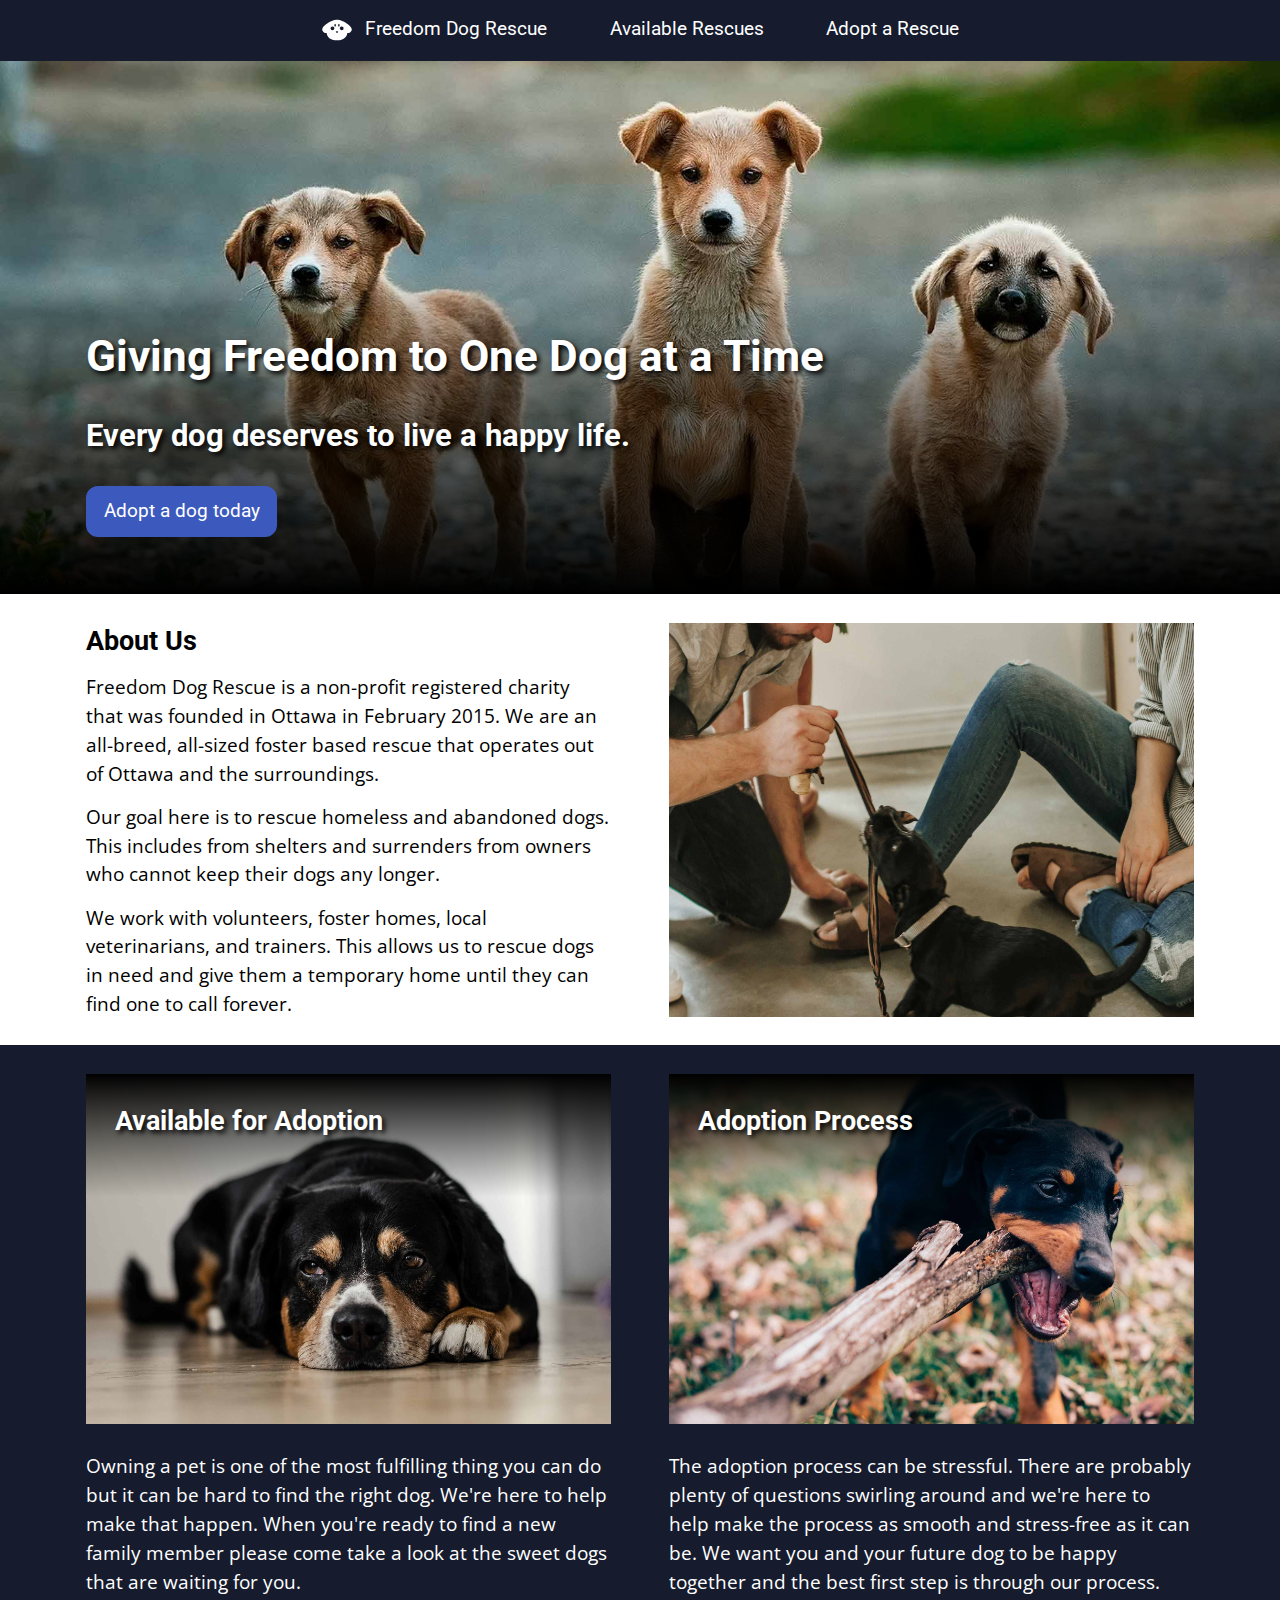
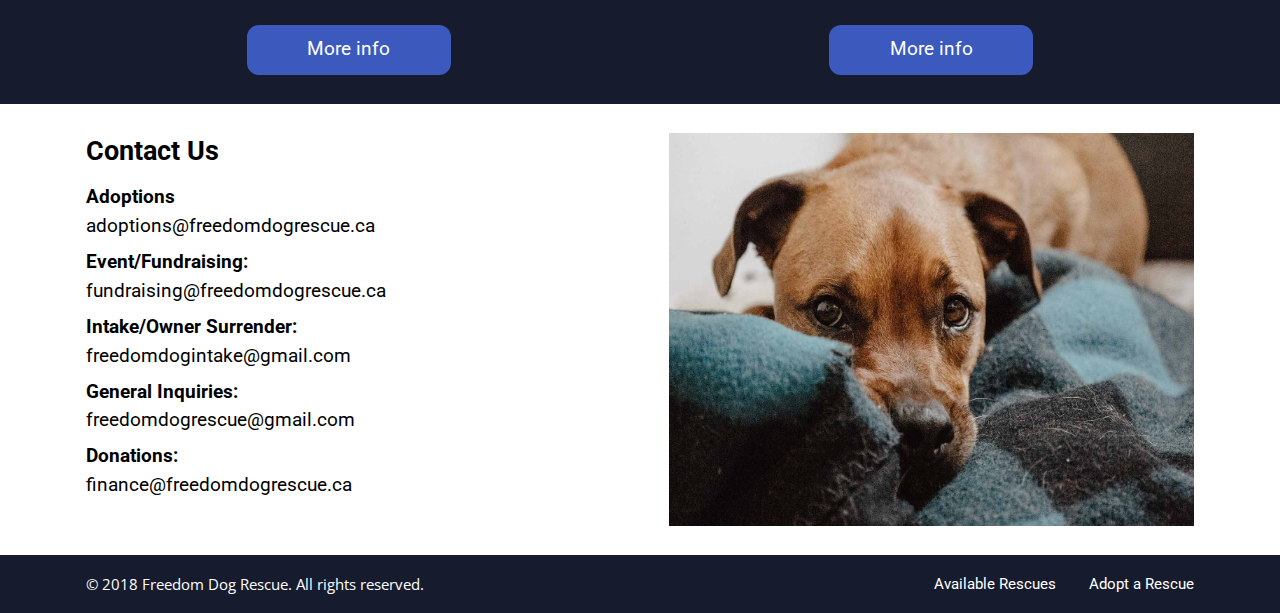
==== index.html @ 96bd5d74 "Add an icon to the navigation" ====
<!DOCTYPE html>
<html lang="en-ca">
<head>
  <meta charset="utf-8">
  <title>Freedom Dog Rescue</title>
  <meta name="viewport" content="width=device-width,initial-scale=1">
  <link rel="shortcut icon" href="favicon.ico">
  <link rel="icon" type="image/png" href="favicon-196.png">
  <link href="css/modules.css" rel="stylesheet">
  <link href="css/grid.css" rel="stylesheet">
  <link href="css/type.css" rel="stylesheet">
  <link href="css/main.css" rel="stylesheet">
  <link href="https://fonts.googleapis.com/css?family=Open+Sans|Roboto:400,700" rel="stylesheet">
</head>
<body>

  <ul class="skip-links">
    <li><a href="#nav">Jump to navigation</a></li>
    <li><a href="#main">Jump to main content</a></li>
  </ul>

  <header role="banner" class="grid">
    <nav role="navigation" class="unit xs-1" id="nav" tabindex="0">
      <ul class="list-group-inline text-center pad-t-1-2 push-1-2">
        <li>
          <a class="gutter" href="index.html">
            <i class="icon i-32 push-r-1-4">
              <svg><use xlink:href="images/icons.svg#puppy"></use></svg>
            </i>
            <span class="inline icon-text">Freedom Dog Rescue</span>
          </a>
        </li>
        <li><a class="gutter" href="rescues.html">Available Rescues</a></li>
        <li><a class="gutter" href="adopt.html">Adopt a Rescue</a></li>
      </ul>
    </nav>
  </header>

  <main role="main" id="main" tabindex="0">
    <section class="grid relative bg">
      <div class="unit xs-0 m-1">
        <div class="embed embed-24by10">
          <div class="unit xs-1 gutter-2 pin-lb pad-t-2 pad-b-2 gradient">
            <h1 class="yotta white gutter">Giving Freedom to One Dog at a Time</h1>
            <h2 class="white gutter">Every dog deserves to live a happy life.</h2>
            <div class="gutter">
              <a class="btn" href="adopt.html">Adopt a dog today</a>
            </div>
          </div>
        </div>
      </div>
    </section>

    <section class="grid gutter-2">
      <div class="unit xs-1 m-1-2 gutter pad-t">
        <h3 class="push-1-2">About Us</h3>
        <p class="push-1-2">Freedom Dog Rescue is a non-profit registered charity that was founded in Ottawa in February 2015. We are an all-breed, all-sized foster based rescue that operates out of Ottawa and the surroundings.</p>
        <p class="push-1-2">Our goal here is to rescue homeless and abandoned dogs. This includes from shelters and surrenders from owners who cannot keep their dogs any longer.</p>
        <p class="push-1-2">We work with volunteers, foster homes, local veterinarians, and trainers. This allows us to rescue dogs in need and give them a temporary home until they can find one to call forever.</p>
      </div>
      <div class="unit l-1-2 island">
        <div class="embed embed-4by3">
          <img class="embed-item img-flex" src="images/people-with-puppy.jpg" alt="" aria-details="people-with-a-puppy">
        </div>
      </div>
    </section>

    <section>
      <ul class="list-group grid push-0 cards gutter-2">
        <li class="unit xs-1 m-1-2 island">
          <div class="grid relative">
            <div class="unit embed embed-3by2 push">
              <img class="embed-item img-flex" src="images/black-dog.jpg" alt="" aria-details="black-sad-dog">
            </div>
            <div class="unit xs-1 pin-lt pad-t pad-b gradient-d">
              <h3 class="gutter white">Available for Adoption</h3>
            </div>
            <div class="unit xs-1">
              <p>Owning a pet is one of the most fulfilling thing you can do but it can be hard to find the right dog. We're here to help make that happen. When you're ready to find a new family member please come take a look at the sweet dogs that are waiting for you.</p>
            </div>
            <div class="unit xs-1 text-center">
              <a class="btn gutter-2 push-0" href="rescues.html">More info</a>
            </div>
          </div>
        </li>
        <li class="unit xs-1 m-1-2 island">
          <div class="grid relative">
            <div class="unit embed embed-3by2 push">
              <img class="embed-item img-flex" src="images/dog-chewing-stick.jpg" alt="" aria-details="dog-chewing-on-a-stick">
            </div>
            <div class="unit xs-1 pin-lt pad-t pad-b gradient-d">
              <h3 class="gutter white">Adoption Process</h3>
            </div>
            <div class="unit xs-1">
              <p>The adoption process can be stressful. There are probably plenty of questions swirling around and we're here to help make the process as smooth and stress-free as it can be. We want you and your future dog to be happy together and the best first step is through our process.</p>
            </div>
            <div class="unit xs-1 text-center">
              <a class="btn gutter-2 push-0" href="adopt.html">More info</a>
            </div>
          </div>
        </li>
      </ul>
    </section>

    <section class="grid gutter-2">
      <div class="unit xs-1 m-1-2 gutter pad-t">
        <h3 class="push-1-2">Contact Us</h3>
        <dl class="push-1-4">
          <dt class="bold">Adoptions</dt>
          <dd class="push-1-4">adoptions@freedomdogrescue.ca</dd>
          <dt class="bold">Event/Fundraising:</dt>
          <dd class="push-1-4">fundraising@freedomdogrescue.ca</dd>
          <dt class="bold">Intake/Owner Surrender:</dt>
          <dd class="push-1-4">freedomdogintake@gmail.com</dd>
          <dt class="bold">General Inquiries:</dt>
          <dd class="push-1-4">freedomdogrescue@gmail.com</dd>
          <dt class="bold">Donations:</dt>
          <dd class="push-1-4">finance@freedomdogrescue.ca</dd>
        </dl>
      </div>
      <div class="unit xs-1 m-1-2 island">
        <div class="embed embed-4by3">
          <img class="embed-item img-flex" src="images/brown-puppy-blanket.jpg" alt="" aria-details="3-brown-puppies">
        </div>
      </div>
    </section>
  </main>

  <footer role="contentinfo" class="grid gutter-2">
    <div class="unit xs-1 m-1-2 micro pad-t-1-2">
      <p class="gutter push-1-2">© 2018 Freedom Dog Rescue. All rights reserved.</p>
    </div>
    <div class="unit xs-1 m-1-2 micro pad-t-1-2 text-right">
      <ul class="list-group-inline gutter push-1-2">
        <li><a class="no-line push-1-2 push-r" href="rescues.html">Available Rescues</a></li>
        <li><a class="no-line push-1-2" href="adopt.html">Adopt a Rescue</a></li>
      </ul>
    </div>
  </footer>

</body>
</html>
---- css/modules.css ----
/*
 * Modulifier || Code released under the UNLICENSE
 * Code under other copyrights & licenses listed below.
 * https://modulifier.web-dev.tools/#responsive;images;list-group;embed;media-object;icons;hidden;positioning;nice-lists;forms;buttons;accessibility;print
 */

@-moz-viewport { width: device-width; scale: 1; }
@-ms-viewport { width: device-width; scale: 1; }
@-o-viewport { width: device-width; scale: 1; }
@-webkit-viewport { width: device-width; scale: 1; }
@viewport { width: device-width; scale: 1; }

html {
  box-sizing: border-box;
  -moz-text-size-adjust: 100%;
  -ms-text-size-adjust: 100%;
  -webkit-text-size-adjust: 100%;
  text-size-adjust: 100%;
}

*, *::before, *::after {
  box-sizing: inherit;
}

body {
  margin: 0;
}

article,
aside,
details,
figcaption,
figure,
footer,
header,
main,
menu,
nav,
section,
summary {
  display: block;
}

audio,
canvas,
progress,
video {
  display: inline-block;
  vertical-align: baseline;
}

template {
  display: none;
}

details {
  cursor: pointer;
}

audio:not([controls]) {
  display: none;
  height: 0;
}

a,
area,
button,
input,
label,
select,
textarea,
[tabindex] {
  -ms-touch-action: manipulation;
  touch-action: manipulation;
}

img {
  border: 0;
}

.img-flex,
.img-flex img {
  display: block;
  width: 100%;
}

svg {
  fill: currentColor;
}

svg:not(:root) {
  overflow: hidden;
}

svg.img-flex {
  width: 100%;
  height: 100%;
}

.image-replacement, .ir {
  overflow: hidden;
  direction: ltr;
  text-align: left;
  text-indent: 100%;
  white-space: nowrap;
}

.list-group, .list-group-inline, .list-group--inline {
  padding-left: 0;
  list-style-type: none;
}

.list-group > dd {
  margin-left: 0;
}

.list-group-inline::before,
.list-group-inline::after,
.list-group--inline::before,
.list-group--inline::after {
  content: "";
  display: table;
}

.list-group-inline::after,
.list-group--inline::after {
  clear: both;
}

.list-group-inline > li,
.list-group--inline > li {
  display: inline-block;
}

.list-group-inline > dt,
.list-group--inline > dt {
  clear: left;
  float: left;
  width: 11em;
}

.list-group-inline > dd,
.list-group--inline > dd {
  float: left;
  min-width: 12em;
}

.embed {
  margin-left: 0;
  margin-right: 0;
  overflow: hidden;
  position: relative;
  width: 100%;
}

.embed-1by1, .embed--1by1 {
  padding-top: 100%; /* Square */
}

.embed-4by3, .embed--4by3 {
  padding-top: 75%; /* Traditional TV/computer screens */
}

.embed-iso216, .embed--iso216 {
  padding-top: 70.92%; /* A-standard paper sizes */
}

.embed-3by2, .embed--3by2 {
  padding-top: 66.6%; /* Classic 35 mm film & most digital photos, landscape */
}

.embed-2by3, .embed--2by3 {
  padding-top: 150%; /* Classic 35 mm film & most digital photos, portrait */
}

.embed-golden, .embed--golden {
  padding-top: 61.8%; /* The Golden Ratio */
}

.embed-16by9, .embed--16by9 {
  padding-top: 56.25%; /* HD TV */
}

.embed-185by100, .embed--185by100 {
  padding-top: 54.05%; /* Common widescreen cinema */
}

.embed-24by10, .embed--24by10 {
  padding-top: 41.667%; /* Widescreen cinema: 2.4:1 */
}

.embed-3by1, .embed--3by1 {
  padding-top: 33.3333%; /* Panorama photos */
}

.embed-4by1, .embed--4by1 {
  padding-top: 25%; /* Polyvision */
}

.embed-5by1, .embed--5by1 {
  padding-top: 20%; /* Really wide... */
}

.embed-item, .embed__item {
  min-height: 100%;
  left: 0;
  position: absolute;
  top: 0;
  width: 100%;
}

.media {
  overflow: hidden;
}

.media-img, .media__img {
  float: left;
}

.media-img-reversed, .media__img--reversed {
  float: right;
}

.media-img-stacked, .media__img--stacked {
  float: none;
}

.media-body, .media__body {
  overflow: hidden;
  min-width: 12em; /* Slightly less than 200px, responsiveness built in */
}

.icon {
  display: inline-block;
  position: relative;
  background: transparent none no-repeat center center;
  background-size: contain;
  vertical-align: middle;
}

.i-16, .i--16 {
  height: 16px;
  width: 16px;
}

.i-18, .i--18 {
  height: 18px;
  width: 18px;
}

.i-20, .i--20 {
  height: 20px;
  width: 20px;
}

.i-24, .i--24 {
  height: 24px;
  width: 24px;
}

.i-32, .i--32 {
  height: 32px;
  width: 32px;
}

.i-48, .i--48 {
  height: 48px;
  width: 48px;
}

.i-64, .i--64 {
  height: 64px;
  width: 64px;
}

.i-96, .i--96 {
  height: 96px;
  width: 96px;
}

.i-128, .i--128 {
  height: 128px;
  width: 128px;
}

.i-192, .i--192 {
  height: 192px;
  width: 192px;
}

.i-256, .i--256 {
  height: 256px;
  width: 256px;
}

.icon img,
.icon svg {
  left: 0;
  height: 100%;
  position: absolute;
  top: 0;
  width: 100%;
  fill: currentColor;
}

.icon-label {
  vertical-align: middle;
}

.icon-link,
.icon-link:focus,
.icon-link:hover {
  text-decoration: none;
}

[hidden], .hidden {
  /* stylelint-disable declaration-no-important */
  display: none !important;
  visibility: hidden !important;
  /* stylelint-enable */
}

.visually-hidden {
  height: 1px;
  margin: -1px;
  overflow: hidden;
  padding: 0;
  position: absolute;
  width: 1px;
  border: 0;
  clip: rect(0 0 0 0);
  clip-path: inset(50%);
}

.visually-hidden.focusable:active, .visually-hidden.focusable:focus {
  height: auto;
  margin: 0;
  overflow: visible;
  position: static;
  width: auto;
  clip: auto;
  clip-path: none;
}

.invisible {
  visibility: hidden;
}

.chop,
.crop {
  overflow: hidden;
}

.truncate {
  max-width: 100%;
  overflow: hidden;
  width: 100%;
  text-overflow: ellipsis;
  white-space: nowrap;
}

.scrollable {
  max-width: 100%;
  overflow-x: auto;
  overflow-y: hidden;
  -webkit-overflow-scrolling: touch;
}

.clearfix::after {
  content: " ";
  display: block;
  clear: both;
}

.left {
  float: left;
}

.right {
  float: right;
}

.center-text,
.center-flow {
  text-align: center;
}

.center-block {
  margin-left: auto;
  margin-right: auto;
}

.no-auto-margins,
.not-centered {
  /* stylelint-disable declaration-no-important */
  margin-left: 0 !important;
  margin-right: 0 !important;
  /* stylelint-enable */
}

.center-content,
.center-content-vertical,
.center-contents,
.center-contents-vertical {
  display: -webkit-flex;
  display: -ms-flexbox;
  display: flex;
  -webkit-justify-content: center;
  -ms-flex-pack: center;
  justify-content: center;
  -webkit-align-items: center;
  -ms-flex-align: center;
  align-items: center;
  -webkit-align-content: center;
  -ms-flex-line-pack: center;
  align-content: center;
  -webkit-flex-direction: column wrap;
  -ms-flex-direction: column wrap;
  flex-flow: column wrap;
}

.center-content-start,
.center-content-vertical-start,
.center-contents-start,
.center-contents-vertical-start {
  display: -webkit-flex;
  display: -ms-flexbox;
  display: flex;
  -webkit-justify-content: center;
  -ms-flex-pack: center;
  justify-content: center;
  -webkit-flex-direction: column wrap;
  -ms-flex-direction: column wrap;
  flex-flow: column wrap;
}

.center-content-horizontal,
.center-contents-horizontal {
  display: -webkit-flex;
  display: -ms-flexbox;
  display: flex;
  -webkit-justify-content: center;
  -ms-flex-pack: center;
  justify-content: center;
  -webkit-align-items: center;
  -ms-flex-align: center;
  align-items: center;
  -webkit-align-content: center;
  -ms-flex-line-pack: center;
  align-content: center;
  -webkit-flex-direction: row wrap;
  -ms-flex-direction: row wrap;
  flex-flow: row wrap;
}

.inline {
  display: inline;
}

.block {
  display: block;
}

.inline-block, .ib {
  display: inline-block;
}

.valign-top {
  vertical-align: top;
}

.valign-bottom {
  vertical-align: bottom;
}

.valign-middle {
  vertical-align: middle;
}

.fixed {
  position: fixed;
}

.relative {
  position: relative;
}

[class*="pin-"],
.absolute {
  position: absolute;
}

.static {
  position: static;
}

.zindex-1 {
  z-index: 1;
}

.zindex-2 {
  z-index: 2;
}

.zindex-3 {
  z-index: 3;
}

.zindex-1000 {
  z-index: 1000;
}

.pin-top-left,
.pin-left-top,
.pin-tl,
.pin-lt {
  top: 0;
  left: 0;
}

.pin-top-right,
.pin-right-top,
.pin-tr,
.pin-rt {
  top: 0;
  right: 0;
}

.pin-bottom-left,
.pin-left-bottom,
.pin-bl,
.pin-lb {
  bottom: 0;
  left: 0;
}

.pin-bottom-right,
.pin-right-bottom,
.pin-br,
.pin-rb {
  bottom: 0;
  right: 0;
}

.pin-top-center,
.pin-center-top,
.pin-tc,
.pin-ct {
  left: 50%;
  top: 0;
  transform: translateX(-50%);
}

.pin-bottom-center,
.pin-center-bottom,
.pin-bc,
.pin-cb {
  bottom: 0;
  left: 50%;
  transform: translateX(-50%);
}

.pin-center-left,
.pin-left-center,
.pin-cl,
.pin-lc {
  left: 0;
  top: 50%;
  transform: translateY(-50%);
}

.pin-center-right,
.pin-right-center,
.pin-cr,
.pin-rc {
  right: 0;
  top: 50%;
  transform: translateY(-50%);
}

.pin-center, .pin-c {
  left: 50%;
  top: 50%;
  transform: translate(-50%, -50%);
}

.width-quarter, .w-1-4 {
  width: 25%;
}

.width-half, .w-1-2 {
  width: 50%;
}

.width-full, .w-1 {
  width: 100%;
}

.height-quarter, .h-1-4 {
  height: 25%;
}

.height-half, .h-1-2 {
  height: 50%;
}

.height-full, .h-1 {
  height: 100%;
}

.height-win-quarter, .h-w-1-4 {
  height: 25vh;
  max-height: 46em;
}

.height-win-half, .h-w-1-2 {
  height: 50vh;
  max-height: 46em;
}

.height-win-full, .h-w-1 {
  height: 100vh;
  max-height: 46em;
}

ul {
  list-style-type: none;
}

ul > li::before {
  content: "·";
  float: left;
  margin-left: -1.6em;
  width: 1.3em;
  text-align: right;
}

ol {
  counter-reset: ol-simple-numbers;
  list-style-type: none;
}

ol > li::before {
  float: left;
  margin-left: -1.6em;
  width: 1.3em;
  counter-increment: ol-simple-numbers;
  content: counter(ol-simple-numbers);
  text-align: right;
}

.list-group > li::before,
.list-group-inline > li::before,
.list-group--inline > li::before {
  content: none;
}

/* stylelint-disable no-descending-specificity */

/*
 * (c) Nicolas Gallagher and Jonathan Neal of Normalize.css || MIT License
 *     https://necolas.github.io/normalize.css/
 */

button,
input,
optgroup,
select,
textarea {
  color: inherit;
  font: inherit;
  margin: 0;
}

button,
input {
  overflow: visible;
}

button,
select {
  text-transform: none;
}

button,
html [type="button"],
[type="reset"],
[type="submit"] {
  -webkit-appearance: button;
  cursor: pointer;
}

button[disabled],
html input[disabled] {
  cursor: default;
}

button::-moz-focus-inner,
input::-moz-focus-inner {
  border: 0;
  padding: 0;
}

[type="checkbox"],
[type="radio"] {
  opacity: 0;
  position: absolute;
  height: 1px;
  width: 1px;
}

[type="number"]::-webkit-inner-spin-button,
[type="number"]::-webkit-outer-spin-button {
  height: auto;
}

[type="search"]::-webkit-search-cancel-button,
[type="search"]::-webkit-search-decoration {
  -webkit-appearance: none;
}

fieldset {
  padding-left: 0;
  padding-right: 0;

  border: 0;
  border-top: 2px solid #666;
}

legend {
  color: inherit;
  display: table;
  max-width: 100%;
  padding: 0 .3em 0 0;
  white-space: normal;

  border: 0;

  font-weight: bold;
}

optgroup {
  font-weight: bold;
}

::-webkit-input-placeholder {
  color: inherit;
  opacity: .54;
}

::-webkit-file-upload-button {
  -webkit-appearance: button;
  font: inherit;
}

/* End Normalize.css code */

label,
.label-block {
  display: block;
  cursor: pointer;
}

[type="checkbox"] + label,
[type="radio"] + label,
.label-inline {
  display: inline-block;
}

input:not([type]),
[type="text"],
[type="number"],
[type="search"],
[type="url"],
[type="email"],
[type="password"],
[type="tel"],
[type="datetime-local"],
[type="month"],
[type="week"],
[type="date"],
[type="time"],
[type="range"],
select,
textarea {
  -moz-appearance: none;
  -webkit-appearance: none;
  appearance: none;
}

input,
textarea {
  display: block;
  width: 100%;

  background-color: #fff;
  border: 2px solid #666;
  border-radius: 0;
}

label {
  vertical-align: middle;
}

textarea {
  max-width: 100%;
  min-height: 4em;
  overflow: auto;
}

[type="color"] {
  display: inline-block;
  width: 2em;
}

select {
  display: block;
  width: 100%;

  background-image: url("data:image/svg+xml,%3Csvg xmlns='http://www.w3.org/2000/svg' width='256' height='256' viewBox='0 0 256 256'%3E%3Cpath fill='none' stroke='%23000' stroke-miterlimit='10' stroke-width='70' d='M36.3 82.1l91.9 91.8 91.5-91.8'/%3E%3C/svg%3E");
  background-repeat: no-repeat;
  background-position: calc(100% - .4em) center;
  background-size: 18px auto;
  background-color: #fff;
  border: 2px solid #666;
  border-radius: 0;
}

[type="checkbox"] + label::before {
  content: " ";
  display: inline-block;
  height: 1.8em;
  margin-right: .3em;
  position: relative;
  vertical-align: middle;
  top: -.1em;
  width: 1.8em;

  background-color: #fff;
  background-size: cover;
  border: 2px solid #666;

  line-height: inherit;
}

[type="checkbox"]:checked + label::before {
  background-image: url("data:image/svg+xml,%3Csvg xmlns='http://www.w3.org/2000/svg' width='256' height='256' viewBox='0 0 256 256'%3E%3Cpath fill='none' stroke='%23000' stroke-miterlimit='10' stroke-width='50' d='M49.9 130.1l50.8 50.7L206.1 75.2'/%3E%3C/svg%3E");
}

[type="checkbox"]:focus + label::before {
  outline: 3px solid #000;
  z-index: 1000;
}

[type="radio"] + label::before {
  content: " ";
  display: inline-block;
  height: 1.8em;
  margin-right: .3em;
  position: relative;
  vertical-align: middle;
  top: -.1em;
  width: 1.8em;

  background-color: #fff;
  background-size: cover;
  border: 2px solid #666;
  border-radius: 50%;

  line-height: inherit;
}

[type="radio"]:checked + label::before {
  background-image: url("data:image/svg+xml,%3Csvg xmlns='http://www.w3.org/2000/svg' width='256' height='256' viewBox='0 0 256 256'%3E%3Ccircle cx='128' cy='128' r='70.4'/%3E%3C/svg%3E");
}

[type="radio"]:focus + label::before,
[type="radio"] + label:focus::before {
  box-shadow: 0 0 0 3px #000;
  z-index: 1000;
}

[type="range"] {
  border: 0;
  background-color: #fff;
}

[type="range"]::-webkit-slider-runnable-track {
  height: 6px;

  -webkit-appearance: none;
  appearance: none;
  background-color: #ccc;
  border: 0;
  border-radius: 3px;
}

[type="range"]:active::-webkit-slider-runnable-track {
  background-color: #ccc;
}

[type="range"]::-moz-range-track {
  height: 6px;

  -moz-appearance: none;
  appearance: none;
  background-color: #ccc;
  border: 0;
  border-radius: 3px;
}

[type="range"]:active::-moz-range-track {
  background-color: #ccc;
}

[type="range"]::-ms-track {
  height: 6px;

  -ms-appearance: none;
  appearance: none;
  background-color: #ccc;
  border: 0;
  border-radius: 3px;
}

[type="range"]:active::-ms-track {
  background-color: #ccc;
}

[type="range"]::-webkit-slider-thumb {
  margin-top: -4px;
  height: 16px;
  width: 16px;

  -webkit-appearance: none;
  appearance: none;
  background-color: #000;
  border: none;
  border-radius: 50%;
}

[type="range"]:hover::-webkit-slider-thumb {
  background-color: #000;
}

[type="range"]:active::-webkit-slider-thumb {
  background-color: #000;
}

[type="range"]::-moz-range-thumb {
  margin-top: -4px;
  height: 16px;
  width: 16px;

  -webkit-appearance: none;
  appearance: none;
  background-color: #000;
  border: none;
  border-radius: 50%;
}

[type="range"]:hover::-moz-range-thumb {
  background-color: #000;
}

[type="range"]:active::-moz-range-thumb {
  background-color: #000;
}

[type="range"]::-ms-thumb {
  margin-top: -4px;
  height: 16px;
  width: 16px;

  -webkit-appearance: none;
  appearance: none;
  background-color: #000;
  border: none;
  border-radius: 50%;
}

[type="range"]:hover::-ms-thumb {
  background-color: #000;
}

[type="range"]:active::-ms-thumb {
  background-color: #000;
}

[type="checkbox"].hide-custom-input + label::before,
[type="checkbox"] + .hide-custom-input::before,
[type="radio"].hide-custom-input + label::before,
[type="radio"] + .hide-custom-input::before {
  content: none;
  display: none;
}

/* stylelint-enable */

.link-box {
  display: block;
  text-decoration: none;
}

/* stylelint-disable no-descending-specificity */

button,
.btn {
  cursor: pointer;
  display: inline-block;
  margin: 0;
  overflow: visible;
  padding: .375em .75em .42em;
  -webkit-appearance: none;
  -moz-appearance: none;
  appearance: none;
  background-color: #333;
  border-radius: 4px;
  border: 3px solid #333;
  color: #fff;
  font: inherit;
  text-decoration: none;
  text-transform: none;
}

button::-moz-focus-inner {
  border: 0;
  padding: 0;
}

/* stylelint-enable */

button:focus,
button:hover,
.btn:focus,
.btn:hover {
  background-color: #000;
  border-color: #000;
  color: #fff;
}

button[disabled] {
  cursor: default;
}

.btn-light, .btn--light {
  background-color: #e2e2e2;
  border-color: #e2e2e2;
  color: #000;
}

.btn-light:focus,
.btn-light:hover,
.btn--light:focus,
.btn--light:hover {
  background-color: #666;
  border-color: #666;
  color: #fff;
}

.btn-ghost,
.btn--ghost {
  background-color: transparent;
  border-color: #333;
  color: #000;
}

.btn-ghost:focus,
.btn-ghost:hover,
.btn--ghost:focus,
.btn--ghost:hover {
  background-color: #e2e2e2;
  border-color: #000;
  color: #000;
}

.btn-link {
  display: inline;
  padding: 0;
  background-color: transparent;
  border-radius: 0;
  border: 0;
  color: inherit;
}

.btn-link:focus,
.btn-link:hover {
  background-color: transparent;
  color: inherit;
}

a:hover, a:active {
  outline: none;
}

a:focus,
[tabindex="0"]:focus,
details:focus,
summary:focus,
input:focus,
textarea:focus,
button:focus,
select:focus {
  outline: 3px solid #000;
  outline-offset: 0;
}

a:focus, [tabindex="0"]:focus {
  outline-offset: 3px;
}

.skip-links {
  margin: 0;
  padding: 0;
  list-style-type: none;
}

.skip-links > li::before {
  content: none; /* Remove the bullets if nice lists is selected */
}

.skip-links a,
.skip-links button {
  padding: .5em .75em;
  position: absolute;
  top: -10em;
  z-index: 10000; /* To make sure they're always on top */
  background-color: #000;
  border: 0;
  color: #fff;
  font-size: 1.125rem;
  font-weight: bold;
  text-decoration: none;
}

.skip-links a:focus,
.skip-links button:focus {
  outline-offset: 3px;
  top: 0;
}

[aria-busy="true"] {
  cursor: progress;
}

[aria-controls] {
  cursor: pointer;
}

[aria-disabled] {
  cursor: default;
}

.print-only {
  display: none;
  visibility: hidden;
}

.page-break-before {
  page-break-before: always;
}

.page-break-after {
  page-break-after: always;
}

.no-page-break-inside {
  page-break-inside: avoid;
}

@media print {

  /* stylelint-disable declaration-no-important */

  .no-print {
    display: none !important;
    visibility: hidden !important;
  }

  .print-only,
  .force-print {
    display: block !important;
    visibility: visible !important;
  }

  /* stylelint-enable */

  .visually-hidden.force-print {
    height: auto;
    margin: 0;
    overflow: visible;
    padding: 0;
    position: static;
    width: auto;
    border: 0;
    clip: initial;
    clip-path: none;
  }

  /*
   * (c) Fabien Sa || MIT License
   *     http://bafs.github.io/Gutenberg/
   */

  table,
  blockquote,
  pre,
  code,
  figure,
  li,
  hr,
  ul,
  ol,
  a,
  tr {
    page-break-inside: avoid;
  }

  h1, h2, h3, h4, h5, h6, p, a {
    orphans: 3;
    widows: 3;
  }

  h1,
  h2,
  h3,
  h4,
  h5,
  h6 {
    page-break-after: avoid;
    page-break-inside: avoid;
  }

  h1 + p,
  h2 + p,
  h3 + p,
  h4 + p,
  h5 + p,
  h6 + p {
    page-break-before: avoid;
  }

  img {
    page-break-after: auto;
    page-break-before: auto;
    page-break-inside: avoid;
  }

  /* stylelint-disable declaration-no-important */

  pre {
    white-space: pre-wrap !important;
    word-wrap: break-word;
  }

  /* stylelint-enable */

  /* End Gutenberg code */

  /*
   * (c) HTML5 Boilerplate || MIT License
   *     https://html5boilerplate.com/
   */

  /* stylelint-disable declaration-no-important */

  *, *::before, *::after, *::first-letter, *::first-line {
    background: none transparent !important;
    color: #000 !important;
    box-shadow: none !important;
    text-shadow: none !important;
  }

  /* stylelint-enable */

  a, a:visited {
    text-decoration: underline;
  }

  a[href]::after {
    content: " (" attr(href) ")";
  }

  abbr[title]::after {
    content: " (" attr(title) ")";
  }

  a[href^="#"]::after,
  a[href^="javascript:"]::after,
  a.no-print-href::after,
  a.href-no-print::after {
    content: "";
  }

  thead {
    display: table-header-group;
  }

  /* End HTML5 Boilerplate code */

}
---- css/grid.css ----
/*
  Gridifier || Code released under the UNLICENSE
  https://gridifier.web-dev.tools/#xs,4,0,0,0;s,4,25,0,0;m,4,38,1,1;l,4,60,1,1
*/

.grid {
  margin: 0;
  padding: 0;
  letter-spacing: -.31em;
  text-rendering: optimizeSpeed;
  display: -webkit-flex;
  display: -ms-flexbox;
  display: flex;
  -webkit-flex-flow: row wrap;
  -ms-flex-flow: row wrap;
  flex-flow: row wrap;
}

.grid-bottom {
  -webkit-align-items: flex-end;
  -ms-align-items: flex-end;
  align-items: flex-end;
}

.grid-middle {
  -webkit-align-items: center;
  -ms-align-items: center;
  align-items: center;
}

.grid-stretch {
  -webkit-align-items: stretch;
  -ms-align-items: stretch;
  align-items: stretch;
}

.opera-only :-o-prefocus,
.grid {
  word-spacing: -.43em;
}

.unit {
  letter-spacing: normal;
  text-rendering: auto;
  vertical-align: top;
  word-spacing: normal;
  display: inline-block;
  visibility: visible;
}

.grid-bottom .unit {
  vertical-align: bottom;
}

.grid-middle .unit {
  vertical-align: middle;
}

[class*="unit-push-"],
[class*="unit-pull-"] {
  position: relative;
}

.unit-content-distribute {
  display: -ms-flexbox;
  display: -webkit-flex;
  display: flex;
  -ms-flex-direction: column;
  -webkit-flex-direction: column;
  flex-direction: column;
  -ms-flex-pack: justify;
  -webkit-justify-content: space-between;
  justify-content: space-between;
}

.unit-content-center,
.unit-content-center-vertical {
  display: -webkit-flex;
  display: -ms-flexbox;
  display: flex;
  -webkit-justify-content: center;
  -ms-flex-pack: center;
  justify-content: center;
  -webkit-align-items: center;
  -ms-flex-align: center;
  align-items: center;
  -webkit-align-content: center;
  -ms-flex-line-pack: center;
  align-content: center;
  -webkit-flex-direction: column wrap;
  -ms-flex-direction: column wrap;
  flex-flow: column wrap;
}

.unit-content-center-horizontal {
  display: -webkit-flex;
  display: -ms-flexbox;
  display: flex;
  -webkit-justify-content: center;
  -ms-flex-pack: center;
  justify-content: center;
  -webkit-align-items: center;
  -ms-flex-align: center;
  align-items: center;
  -webkit-align-content: center;
  -ms-flex-line-pack: center;
  align-content: center;
  -webkit-flex-direction: row wrap;
  -ms-flex-direction: row wrap;
  flex-flow: row wrap;
}

.content-fill,
.content-stretch {
  -ms-flex-grow: 2;
  -webkit-flex-grow: 2;
  flex-grow: 2;
  max-width: 100%; /* @bugfix: IE 10, 11 */
}

.content-shrink {
  -ms-align-self: center;
  -webkit-align-self: center;
  align-self: center;
}

.unit-xs-hidden,
.xs-0 {
  display: none;
  visibility: hidden;
}

.unit-xs-centered {
  margin: 0 auto;
}

.unit-xs-1,
.xs-1 {
  display: block;
  visibility: visible;
  width: 100%;
}

.unit-xs-1-2,
.xs-1-2 {
  width: 50%;
}

.unit-xs-1-3,
.xs-1-3 {
  width: 33.3333%;
}

.unit-xs-2-3,
.xs-2-3 {
  width: 66.6667%;
}

.unit-xs-1-4,
.xs-1-4 {
  width: 25%;
}

.unit-xs-3-4,
.xs-3-4 {
  width: 75%;
}

.unit-xs-1-2,
.xs-1-2,
.unit-xs-1-3,
.xs-1-3,
.unit-xs-2-3,
.xs-2-3,
.unit-xs-1-4,
.xs-1-4,
.unit-xs-3-4,
.xs-3-4 {
  display: inline-block;
  visibility: visible;
}

.unit-xs-1-2[class*="-content-"],
.xs-1-2[class*="-content-"],
.unit-xs-1-3[class*="-content-"],
.xs-1-3[class*="-content-"],
.unit-xs-2-3[class*="-content-"],
.xs-2-3[class*="-content-"],
.unit-xs-1-4[class*="-content-"],
.xs-1-4[class*="-content-"],
.unit-xs-3-4[class*="-content-"],
.xs-3-4[class*="-content-"] {
  display: -webkit-flex;
  display: -ms-flexbox;
  display: flex;
}

.unit-xs-content-distribute,
.xs-content-distribute {
  display: -ms-flexbox;
  display: -webkit-flex;
  display: flex;
  -ms-flex-direction: column;
  -webkit-flex-direction: column;
  flex-direction: column;
  -ms-flex-pack: justify;
  -webkit-justify-content: space-between;
  justify-content: space-between;
}

.unit-xs-content-center,
.unit-xs-content-center-vertical {
  display: -webkit-flex;
  display: -ms-flexbox;
  display: flex;
  -webkit-justify-content: center;
  -ms-flex-pack: center;
  justify-content: center;
  -webkit-align-items: center;
  -ms-flex-align: center;
  align-items: center;
  -webkit-align-content: center;
  -ms-flex-line-pack: center;
  align-content: center;
  -webkit-flex-direction: column wrap;
  -ms-flex-direction: column wrap;
  flex-flow: column wrap;
}

.unit-xs-content-center-horizontal {
  display: -webkit-flex;
  display: -ms-flexbox;
  display: flex;
  -webkit-justify-content: center;
  -ms-flex-pack: center;
  justify-content: center;
  -webkit-align-items: center;
  -ms-flex-align: center;
  align-items: center;
  -webkit-align-content: center;
  -ms-flex-line-pack: center;
  align-content: center;
  -webkit-flex-direction: row wrap;
  -ms-flex-direction: row wrap;
  flex-flow: row wrap;
}

.xs-content-fill,
.xs-content-stretch {
  -ms-flex-grow: 2;
  -webkit-flex-grow: 2;
  flex-grow: 2;
  max-width: 100%; /* @bugfix: IE 10, 11 */
}

.xs-content-shrink {
  -ms-align-self: center;
  -webkit-align-self: center;
  align-self: center;
}

@media only screen and (min-width: 25em) {

  .unit-s-hidden,
  .s-0 {
    display: none;
    visibility: hidden;
  }

  .unit-s-centered {
    margin: 0 auto;
  }

  .unit-s-1,
  .s-1 {
    display: block;
    visibility: visible;
    width: 100%;
  }

  .unit-s-1-2,
  .s-1-2 {
    width: 50%;
  }

  .unit-s-1-3,
  .s-1-3 {
    width: 33.3333%;
  }

  .unit-s-2-3,
  .s-2-3 {
    width: 66.6667%;
  }

  .unit-s-1-4,
  .s-1-4 {
    width: 25%;
  }

  .unit-s-3-4,
  .s-3-4 {
    width: 75%;
  }

  .unit-s-1-2,
  .s-1-2,
  .unit-s-1-3,
  .s-1-3,
  .unit-s-2-3,
  .s-2-3,
  .unit-s-1-4,
  .s-1-4,
  .unit-s-3-4,
  .s-3-4 {
    display: inline-block;
    visibility: visible;
  }

  .unit-s-1-2[class*="-content-"],
  .s-1-2[class*="-content-"],
  .unit-s-1-3[class*="-content-"],
  .s-1-3[class*="-content-"],
  .unit-s-2-3[class*="-content-"],
  .s-2-3[class*="-content-"],
  .unit-s-1-4[class*="-content-"],
  .s-1-4[class*="-content-"],
  .unit-s-3-4[class*="-content-"],
  .s-3-4[class*="-content-"] {
    display: -webkit-flex;
    display: -ms-flexbox;
    display: flex;
  }

  .unit-s-content-distribute,
  .s-content-distribute {
    display: -ms-flexbox;
    display: -webkit-flex;
    display: flex;
    -ms-flex-direction: column;
    -webkit-flex-direction: column;
    flex-direction: column;
    -ms-flex-pack: justify;
    -webkit-justify-content: space-between;
    justify-content: space-between;
  }

  .unit-s-content-center,
  .unit-s-content-center-vertical {
    display: -webkit-flex;
    display: -ms-flexbox;
    display: flex;
    -webkit-justify-content: center;
    -ms-flex-pack: center;
    justify-content: center;
    -webkit-align-items: center;
    -ms-flex-align: center;
    align-items: center;
    -webkit-align-content: center;
    -ms-flex-line-pack: center;
    align-content: center;
    -webkit-flex-direction: column wrap;
    -ms-flex-direction: column wrap;
    flex-flow: column wrap;
  }

  .unit-s-content-center-horizontal {
    display: -webkit-flex;
    display: -ms-flexbox;
    display: flex;
    -webkit-justify-content: center;
    -ms-flex-pack: center;
    justify-content: center;
    -webkit-align-items: center;
    -ms-flex-align: center;
    align-items: center;
    -webkit-align-content: center;
    -ms-flex-line-pack: center;
    align-content: center;
    -webkit-flex-direction: row wrap;
    -ms-flex-direction: row wrap;
    flex-flow: row wrap;
  }

  .s-content-fill,
  .s-content-stretch {
    -ms-flex-grow: 2;
    -webkit-flex-grow: 2;
    flex-grow: 2;
    max-width: 100%; /* @bugfix: IE 10, 11 */
  }

  .s-content-shrink {
    -ms-align-self: center;
    -webkit-align-self: center;
    align-self: center;
  }

}

@media only screen and (min-width: 38em) {

  .unit-m-hidden,
  .m-0 {
    display: none;
    visibility: hidden;
  }

  .unit-m-centered {
    margin: 0 auto;
  }

  .unit-m-1,
  .m-1 {
    display: block;
    visibility: visible;
    width: 100%;
  }

  .unit-offset-m-0 {
    margin-left: 0;
  }

  .unit-push-m-0,
  .unit-pull-m-0 {
    left: 0;
  }

  .unit-m-1-2,
  .m-1-2 {
    width: 50%;
  }

  .unit-offset-m-1-2 {
    margin-left: 50%;
  }

  .unit-push-m-1-2 {
    left: 50%;
  }

  .unit-pull-m-1-2 {
    left: -50%;
  }

  .unit-m-1-3,
  .m-1-3 {
    width: 33.3333%;
  }

  .unit-offset-m-1-3 {
    margin-left: 33.3333%;
  }

  .unit-push-m-1-3 {
    left: 33.3333%;
  }

  .unit-pull-m-1-3 {
    left: -33.3333%;
  }

  .unit-m-2-3,
  .m-2-3 {
    width: 66.6667%;
  }

  .unit-offset-m-2-3 {
    margin-left: 66.6667%;
  }

  .unit-push-m-2-3 {
    left: 66.6667%;
  }

  .unit-pull-m-2-3 {
    left: -66.6667%;
  }

  .unit-m-1-4,
  .m-1-4 {
    width: 25%;
  }

  .unit-offset-m-1-4 {
    margin-left: 25%;
  }

  .unit-push-m-1-4 {
    left: 25%;
  }

  .unit-pull-m-1-4 {
    left: -25%;
  }

  .unit-m-3-4,
  .m-3-4 {
    width: 75%;
  }

  .unit-offset-m-3-4 {
    margin-left: 75%;
  }

  .unit-push-m-3-4 {
    left: 75%;
  }

  .unit-pull-m-3-4 {
    left: -75%;
  }

  .unit-m-1-2,
  .m-1-2,
  .unit-m-1-3,
  .m-1-3,
  .unit-m-2-3,
  .m-2-3,
  .unit-m-1-4,
  .m-1-4,
  .unit-m-3-4,
  .m-3-4 {
    display: inline-block;
    visibility: visible;
  }

  .unit-m-1-2[class*="-content-"],
  .m-1-2[class*="-content-"],
  .unit-m-1-3[class*="-content-"],
  .m-1-3[class*="-content-"],
  .unit-m-2-3[class*="-content-"],
  .m-2-3[class*="-content-"],
  .unit-m-1-4[class*="-content-"],
  .m-1-4[class*="-content-"],
  .unit-m-3-4[class*="-content-"],
  .m-3-4[class*="-content-"] {
    display: -webkit-flex;
    display: -ms-flexbox;
    display: flex;
  }

  .unit-m-content-distribute,
  .m-content-distribute {
    display: -ms-flexbox;
    display: -webkit-flex;
    display: flex;
    -ms-flex-direction: column;
    -webkit-flex-direction: column;
    flex-direction: column;
    -ms-flex-pack: justify;
    -webkit-justify-content: space-between;
    justify-content: space-between;
  }

  .unit-m-content-center,
  .unit-m-content-center-vertical {
    display: -webkit-flex;
    display: -ms-flexbox;
    display: flex;
    -webkit-justify-content: center;
    -ms-flex-pack: center;
    justify-content: center;
    -webkit-align-items: center;
    -ms-flex-align: center;
    align-items: center;
    -webkit-align-content: center;
    -ms-flex-line-pack: center;
    align-content: center;
    -webkit-flex-direction: column wrap;
    -ms-flex-direction: column wrap;
    flex-flow: column wrap;
  }

  .unit-m-content-center-horizontal {
    display: -webkit-flex;
    display: -ms-flexbox;
    display: flex;
    -webkit-justify-content: center;
    -ms-flex-pack: center;
    justify-content: center;
    -webkit-align-items: center;
    -ms-flex-align: center;
    align-items: center;
    -webkit-align-content: center;
    -ms-flex-line-pack: center;
    align-content: center;
    -webkit-flex-direction: row wrap;
    -ms-flex-direction: row wrap;
    flex-flow: row wrap;
  }

  .m-content-fill,
  .m-content-stretch {
    -ms-flex-grow: 2;
    -webkit-flex-grow: 2;
    flex-grow: 2;
    max-width: 100%; /* @bugfix: IE 10, 11 */
  }

  .m-content-shrink {
    -ms-align-self: center;
    -webkit-align-self: center;
    align-self: center;
  }

}

@media only screen and (min-width: 60em) {

  .unit-l-hidden,
  .l-0 {
    display: none;
    visibility: hidden;
  }

  .unit-l-centered {
    margin: 0 auto;
  }

  .unit-l-1,
  .l-1 {
    display: block;
    visibility: visible;
    width: 100%;
  }

  .unit-offset-l-0 {
    margin-left: 0;
  }

  .unit-push-l-0,
  .unit-pull-l-0 {
    left: 0;
  }

  .unit-l-1-2,
  .l-1-2 {
    width: 50%;
  }

  .unit-offset-l-1-2 {
    margin-left: 50%;
  }

  .unit-push-l-1-2 {
    left: 50%;
  }

  .unit-pull-l-1-2 {
    left: -50%;
  }

  .unit-l-1-3,
  .l-1-3 {
    width: 33.3333%;
  }

  .unit-offset-l-1-3 {
    margin-left: 33.3333%;
  }

  .unit-push-l-1-3 {
    left: 33.3333%;
  }

  .unit-pull-l-1-3 {
    left: -33.3333%;
  }

  .unit-l-2-3,
  .l-2-3 {
    width: 66.6667%;
  }

  .unit-offset-l-2-3 {
    margin-left: 66.6667%;
  }

  .unit-push-l-2-3 {
    left: 66.6667%;
  }

  .unit-pull-l-2-3 {
    left: -66.6667%;
  }

  .unit-l-1-4,
  .l-1-4 {
    width: 25%;
  }

  .unit-offset-l-1-4 {
    margin-left: 25%;
  }

  .unit-push-l-1-4 {
    left: 25%;
  }

  .unit-pull-l-1-4 {
    left: -25%;
  }

  .unit-l-3-4,
  .l-3-4 {
    width: 75%;
  }

  .unit-offset-l-3-4 {
    margin-left: 75%;
  }

  .unit-push-l-3-4 {
    left: 75%;
  }

  .unit-pull-l-3-4 {
    left: -75%;
  }

  .unit-l-1-2,
  .l-1-2,
  .unit-l-1-3,
  .l-1-3,
  .unit-l-2-3,
  .l-2-3,
  .unit-l-1-4,
  .l-1-4,
  .unit-l-3-4,
  .l-3-4 {
    display: inline-block;
    visibility: visible;
  }

  .unit-l-1-2[class*="-content-"],
  .l-1-2[class*="-content-"],
  .unit-l-1-3[class*="-content-"],
  .l-1-3[class*="-content-"],
  .unit-l-2-3[class*="-content-"],
  .l-2-3[class*="-content-"],
  .unit-l-1-4[class*="-content-"],
  .l-1-4[class*="-content-"],
  .unit-l-3-4[class*="-content-"],
  .l-3-4[class*="-content-"] {
    display: -webkit-flex;
    display: -ms-flexbox;
    display: flex;
  }

  .unit-l-content-distribute,
  .l-content-distribute {
    display: -ms-flexbox;
    display: -webkit-flex;
    display: flex;
    -ms-flex-direction: column;
    -webkit-flex-direction: column;
    flex-direction: column;
    -ms-flex-pack: justify;
    -webkit-justify-content: space-between;
    justify-content: space-between;
  }

  .unit-l-content-center,
  .unit-l-content-center-vertical {
    display: -webkit-flex;
    display: -ms-flexbox;
    display: flex;
    -webkit-justify-content: center;
    -ms-flex-pack: center;
    justify-content: center;
    -webkit-align-items: center;
    -ms-flex-align: center;
    align-items: center;
    -webkit-align-content: center;
    -ms-flex-line-pack: center;
    align-content: center;
    -webkit-flex-direction: column wrap;
    -ms-flex-direction: column wrap;
    flex-flow: column wrap;
  }

  .unit-l-content-center-horizontal {
    display: -webkit-flex;
    display: -ms-flexbox;
    display: flex;
    -webkit-justify-content: center;
    -ms-flex-pack: center;
    justify-content: center;
    -webkit-align-items: center;
    -ms-flex-align: center;
    align-items: center;
    -webkit-align-content: center;
    -ms-flex-line-pack: center;
    align-content: center;
    -webkit-flex-direction: row wrap;
    -ms-flex-direction: row wrap;
    flex-flow: row wrap;
  }

  .l-content-fill,
  .l-content-stretch {
    -ms-flex-grow: 2;
    -webkit-flex-grow: 2;
    flex-grow: 2;
    max-width: 100%; /* @bugfix: IE 10, 11 */
  }

  .l-content-shrink {
    -ms-align-self: center;
    -webkit-align-self: center;
    align-self: center;
  }

}
---- css/type.css ----
/*
  Typografier || Code released under the UNLICENSE
  https://typografier.web-dev.tools/#0,100,1.3,1.067,0;38,110,1.4,1.125,1;60,120,1.5,1.125,1;90,130,1.5,1.125,1
*/

html {
  font-size: 100%;
  line-height: 1.3;
}

a {
  background-color: transparent;
  -webkit-text-decoration-skip: objects;
}

sub,
sup {
  font-size: .75em;
  line-height: 1px;
  position: relative;
  vertical-align: baseline;
}

sup {
  top: -.5em;
}

sub {
  bottom: -.25em;
}

pre,
code,
kbd,
samp {
  font-size: 1em;
}

abbr[title] {
  border-bottom: none;
  text-decoration: underline;
  text-decoration: underline dotted;
}

b,
strong {
  font-weight: bold;
}

dfn,
caption {
  font-style: italic;
}

hr {
  border: 0;
  border-top: 2px solid #000;
  height: 0;
}

table {
  border-collapse: collapse;
  border-spacing: 0;
  width: 100%;
  table-layout: fixed;
}

caption {
  text-align: left;
}

th,
td {
  border-bottom: 1px solid #000;
  text-align: left;
  vertical-align: top;
}

thead th {
  vertical-align: bottom;

  border-bottom-width: 2px;
}

.text-left {
  text-align: left;
}

.text-right {
  text-align: right;
}

.text-center {
  text-align: center;
}

.normal {
  font-weight: normal;
  font-style: normal;
}

.not-bold {
  font-weight: normal;
}

.not-italic {
  font-style: normal;
}

.bold {
  font-weight: bold;
}

.italic {
  font-style: italic;
}

.text-upper {
  text-transform: uppercase;
}

.text-lower {
  text-transform: lowercase;
}

.wrapper {
  margin-left: auto;
  margin-right: auto;
  max-width: 52em;
  width: 100%;
}

.wrapper-no-center {
  max-width: 52em;
  width: 100%;
}

.max-length {
  margin-left: auto;
  margin-right: auto;
  max-width: 36em;
  width: 100%;
}

.max-length-no-center {
  max-width: 36em;
  width: 100%;
}

h1,
h2,
h3,
h4,
h5,
h6,
p,
ul,
ol,
dl,
dd,
figure,
blockquote,
details,
hr,
fieldset,
pre,
table,
caption,
menu {
  margin: 0 0 1.3rem;
}

.tenamega {
  font-size: 2.0408rem;
  line-height: 2.925rem;
}

.tenakilo {
  font-size: 1.9127rem;
  line-height: 2.6rem;
}

.tena {
  font-size: 1.7926rem;
  line-height: 2.6rem;
}

.nina {
  font-size: 1.68rem;
  line-height: 2.275rem;
}

.yotta {
  font-size: 1.5745rem;
  line-height: 2.275rem;
}

.zetta {
  font-size: 1.4757rem;
  line-height: 1.95rem;
}

h1,
.exa {
  font-size: 1.383rem;
  line-height: 1.95rem;
}

h2,
.peta {
  font-size: 1.2962rem;
  line-height: 1.95rem;
}

h3,
.tera {
  font-size: 1.2148rem;
  line-height: 1.625rem;
}

h4,
.giga {
  font-size: 1.1385rem;
  line-height: 1.625rem;
}

h5,
.mega {
  font-size: 1.067rem;
  line-height: 1.625rem;
}

h6,
.kilo,
input,
textarea {
  font-size: 1rem;
  line-height: 1.3rem;
}

small,
.milli {
  font-size: .9372rem;
  line-height: 1.3rem;
}

.micro {
  font-size: .8784rem;
  line-height: 1.3rem;
}

.nano {
  font-size: .8232rem;
  line-height: 1.3rem;
}

.pico {
  font-size: .7715rem;
  line-height: 1.3rem;
}

ul {
  padding-left: 1em;
}

ol {
  padding-left: 1.6em;
}

input,
option,
select {
  height: calc(1.3rem + .1625rem + .1625rem);
}

[type="color"] {
  width: calc(1.3rem + .1625rem + .1625rem);
}

[type="checkbox"],
[type="radio"] {
  display: inline-block;
  height: auto;
}

.push {
  margin-bottom: 1.3rem;
}

.push-none,
.push-0 {
  margin-bottom: 0;
}

.push-double,
.push-2 {
  margin-bottom: 2.6rem;
}

.push-three-quarters,
.push-3-4 {
  margin-bottom: .975rem;
}

.push-half,
.push-1-2 {
  margin-bottom: .65rem;
}

.push-quarter,
.push-1-4 {
  margin-bottom: .325rem;
}

.push-eighth,
.push-1-8 {
  margin-bottom: .1625rem;
}

.push-right-eighth,
.push-r-1-8 {
  margin-right: .1625rem;
}

.push-right-quarter,
.push-r-1-4 {
  margin-right: .325rem;
}

.push-right-half,
.push-r-1-2 {
  margin-right: .65rem;
}

.push-right-three-quarters,
.push-r-3-4 {
  margin-right: .975rem;
}

.push-right,
.push-r {
  margin-right: 1.3rem;
}

.pad-top,
.pad-t {
  padding-top: 1.3rem;
}

.pad-bottom,
.pad-b {
  padding-bottom: 1.3rem;
}

.pad-top-double,
.pad-t-2 {
  padding-top: 2.6rem;
}

.pad-bottom-double,
.pad-b-2 {
  padding-bottom: 2.6rem;
}

.pad-top-three-quarters,
.pad-t-3-4 {
  padding-top: .975rem;
}

.pad-bottom-three-quarters,
.pad-b-3-4 {
  padding-bottom: .975rem;
}

.pad-top-half,
.pad-t-1-2 {
  padding-top: .65rem;
}

.pad-bottom-half,
.pad-b-1-2 {
  padding-bottom: .65rem;
}

.pad-top-quarter,
.pad-t-1-4 {
  padding-top: .325rem;
}

.pad-bottom-quarter,
.pad-b-1-4 {
  padding-bottom: .325rem;
}

.pad-top-eighth,
.pad-t-1-8 {
  padding-top: .1625rem;
}

.pad-bottom-eighth,
.pad-b-1-8 {
  padding-bottom: .1625rem;
}

.island {
  padding: 1.3rem;
}

.island-double,
.island-2 {
  padding: 2.6rem;
}

.island-three-quarters,
.island-3-4 {
  padding: .975rem;
}

.island-half,
.island-1-2 {
  padding: .65rem;
}

.island-quarter,
.island-1-4,
td,
table th {
  padding: .325rem;
}

.island-eighth,
.island-1-8,
input:not([type="checkbox"]),
input:not([type="radio"]),
textarea {
  padding: .1625rem;
}

.gutter {
  padding-left: 1.3rem;
  padding-right: 1.3rem;
}

.gutter-double,
.gutter-2 {
  padding-left: 2.6rem;
  padding-right: 2.6rem;
}

.gutter-three-quarters,
.gutter-3-4 {
  padding-left: .975rem;
  padding-right: .975rem;
}

.gutter-half,
.gutter-1-2 {
  padding-left: .65rem;
  padding-right: .65rem;
}

.gutter-quarter,
.gutter-1-4,
caption {
  padding-left: .325rem;
  padding-right: .325rem;
}

.gutter-eighth,
.gutter-1-8 {
  padding-left: .1625rem;
  padding-right: .1625rem;
}

.i-1 {
  height: 1.3rem;
  width: 1.3rem;
}

.i-3-4 {
  height: .975rem;
  width: .975rem;
}

.i-1-2 {
  height: .65rem;
  width: .65rem;
}

.i-1-4 {
  height: .325rem;
  width: .325rem;
}

.i-1-8 {
  height: .1625rem;
  width: .1625rem;
}

.i-1-1-2,
.i-3-2 {
  height: 1.95rem;
  width: 1.95rem;
}

.i-1-1-4,
.i-5-4 {
  height: 1.625rem;
  width: 1.625rem;
}

.i-1-3-4,
.i-7-4 {
  height: 2.275rem;
  width: 2.275rem;
}

.i-2 {
  height: 2.6rem;
  width: 2.6rem;
}

select {
  padding: 0 .1625rem;
}

fieldset {
  padding: .325rem 0;

  border: 0;
  border-top: 2px solid #000;
}

legend {
  padding-right: .325rem;
}

@media only screen and (min-width: 38em) {

  html {
    font-size: 110%;
    line-height: 1.4;
  }

  h1,
  h2,
  h3,
  h4,
  h5,
  h6,
  p,
  ul,
  ol,
  dl,
  dd,
  figure,
  blockquote,
  details,
  hr,
  fieldset,
  pre,
  table,
  caption,
  menu {
    margin: 0 0 1.4rem;
  }

  .tenamega {
    font-size: 3.6532rem;
    line-height: 4.9rem;
  }

  .tenakilo {
    font-size: 3.2473rem;
    line-height: 4.55rem;
  }

  .tena {
    font-size: 2.8865rem;
    line-height: 3.85rem;
  }

  .nina {
    font-size: 2.5658rem;
    line-height: 3.5rem;
  }

  .yotta {
    font-size: 2.2807rem;
    line-height: 3.15rem;
  }

  .zetta {
    font-size: 2.0273rem;
    line-height: 2.8rem;
  }

  h1,
  .exa {
    font-size: 1.802rem;
    line-height: 2.45rem;
  }

  h2,
  .peta {
    font-size: 1.6018rem;
    line-height: 2.1rem;
  }

  h3,
  .tera {
    font-size: 1.4238rem;
    line-height: 2.1rem;
  }

  h4,
  .giga {
    font-size: 1.2656rem;
    line-height: 1.75rem;
  }

  h5,
  .mega {
    font-size: 1.125rem;
    line-height: 1.75rem;
  }

  h6,
  .kilo,
  input,
  textarea {
    font-size: 1rem;
    line-height: 1.4rem;
  }

  small,
  .milli {
    font-size: .8889rem;
    line-height: 1.4rem;
  }

  .micro {
    font-size: .7901rem;
    line-height: 1.4rem;
  }

  .nano {
    font-size: .7023rem;
    line-height: 1.05rem;
  }

  .pico {
    font-size: .6243rem;
    line-height: 1.05rem;
  }

  ul,
  ol {
    padding-left: 0;
  }

  ul ul,
  ol ul {
    padding-left: 1em;
  }

  ol ol,
  ul ol {
    padding-left: 1.6em;
  }

  .hang-punc {
    float: left;
    margin-left: -1.4em;
    text-align: right;
    width: 1.3em;
  }

  table {
    margin-left: -.35rem;
    margin-right: -.35rem;
    width: calc(100% + .35rem + .35rem);
  }

  input,
  option,
  select {
    height: calc(1.4rem + .175rem + .175rem);
  }

  [type="color"] {
    width: calc(1.4rem + .175rem + .175rem);
  }

  [type="checkbox"],
  [type="radio"] {
    display: inline-block;
    height: auto;
  }

  .push {
    margin-bottom: 1.4rem;
  }

  .push-none,
  .push-0 {
    margin-bottom: 0;
  }

  .push-double,
  .push-2 {
    margin-bottom: 2.8rem;
  }

  .push-three-quarters,
  .push-3-4 {
    margin-bottom: 1.05rem;
  }

  .push-half,
  .push-1-2 {
    margin-bottom: .7rem;
  }

  .push-quarter,
  .push-1-4 {
    margin-bottom: .35rem;
  }

  .push-eighth,
  .push-1-8 {
    margin-bottom: .175rem;
  }

  .push-right-eighth,
  .push-r-1-8 {
    margin-right: .175rem;
  }

  .push-right-quarter,
  .push-r-1-4 {
    margin-right: .35rem;
  }

  .push-right-half,
  .push-r-1-2 {
    margin-right: .7rem;
  }

  .push-right-three-quarters,
  .push-r-3-4 {
    margin-right: 1.05rem;
  }

  .push-right,
  .push-r {
    margin-right: 1.4rem;
  }

  .pad-top,
  .pad-t {
    padding-top: 1.4rem;
  }

  .pad-bottom,
  .pad-b {
    padding-bottom: 1.4rem;
  }

  .pad-top-double,
  .pad-t-2 {
    padding-top: 2.8rem;
  }

  .pad-bottom-double,
  .pad-b-2 {
    padding-bottom: 2.8rem;
  }

  .pad-top-three-quarters,
  .pad-t-3-4 {
    padding-top: 1.05rem;
  }

  .pad-bottom-three-quarters,
  .pad-b-3-4 {
    padding-bottom: 1.05rem;
  }

  .pad-top-half,
  .pad-t-1-2 {
    padding-top: .7rem;
  }

  .pad-bottom-half,
  .pad-b-1-2 {
    padding-bottom: .7rem;
  }

  .pad-top-quarter,
  .pad-t-1-4 {
    padding-top: .35rem;
  }

  .pad-bottom-quarter,
  .pad-b-1-4 {
    padding-bottom: .35rem;
  }

  .pad-top-eighth,
  .pad-t-1-8 {
    padding-top: .175rem;
  }

  .pad-bottom-eighth,
  .pad-b-1-8 {
    padding-bottom: .175rem;
  }

  .island {
    padding: 1.4rem;
  }

  .island-double,
  .island-2 {
    padding: 2.8rem;
  }

  .island-three-quarters,
  .island-3-4 {
    padding: 1.05rem;
  }

  .island-half,
  .island-1-2 {
    padding: .7rem;
  }

  .island-quarter,
  .island-1-4,
  td,
  table th {
    padding: .35rem;
  }

  .island-eighth,
  .island-1-8,
  input:not([type="checkbox"]),
  input:not([type="radio"]),
  textarea {
    padding: .175rem;
  }

  .gutter {
    padding-left: 1.4rem;
    padding-right: 1.4rem;
  }

  .gutter-double,
  .gutter-2 {
    padding-left: 2.8rem;
    padding-right: 2.8rem;
  }

  .gutter-three-quarters,
  .gutter-3-4 {
    padding-left: 1.05rem;
    padding-right: 1.05rem;
  }

  .gutter-half,
  .gutter-1-2 {
    padding-left: .7rem;
    padding-right: .7rem;
  }

  .gutter-quarter,
  .gutter-1-4,
  caption {
    padding-left: .35rem;
    padding-right: .35rem;
  }

  .gutter-eighth,
  .gutter-1-8 {
    padding-left: .175rem;
    padding-right: .175rem;
  }

  .i-1 {
    height: 1.4rem;
    width: 1.4rem;
  }

  .i-3-4 {
    height: 1.05rem;
    width: 1.05rem;
  }

  .i-1-2 {
    height: .7rem;
    width: .7rem;
  }

  .i-1-4 {
    height: .35rem;
    width: .35rem;
  }

  .i-1-8 {
    height: .175rem;
    width: .175rem;
  }

  .i-1-1-2,
  .i-3-2 {
    height: 2.1rem;
    width: 2.1rem;
  }

  .i-1-1-4,
  .i-5-4 {
    height: 1.75rem;
    width: 1.75rem;
  }

  .i-1-3-4,
  .i-7-4 {
    height: 2.45rem;
    width: 2.45rem;
  }

  .i-2 {
    height: 2.8rem;
    width: 2.8rem;
  }

  select {
    padding: 0 .175rem;
  }

  fieldset {
    padding: .35rem 0;

    border: 0;
    border-top: 2px solid #000;
  }

  legend {
    padding-right: .35rem;
  }

}

@media only screen and (min-width: 60em) {

  html {
    font-size: 120%;
    line-height: 1.5;
  }

  h1,
  h2,
  h3,
  h4,
  h5,
  h6,
  p,
  ul,
  ol,
  dl,
  dd,
  figure,
  blockquote,
  details,
  hr,
  fieldset,
  pre,
  table,
  caption,
  menu {
    margin: 0 0 1.5rem;
  }

  .tenamega {
    font-size: 3.6532rem;
    line-height: 4.875rem;
  }

  .tenakilo {
    font-size: 3.2473rem;
    line-height: 4.5rem;
  }

  .tena {
    font-size: 2.8865rem;
    line-height: 4.125rem;
  }

  .nina {
    font-size: 2.5658rem;
    line-height: 3.375rem;
  }

  .yotta {
    font-size: 2.2807rem;
    line-height: 3rem;
  }

  .zetta {
    font-size: 2.0273rem;
    line-height: 3rem;
  }

  h1,
  .exa {
    font-size: 1.802rem;
    line-height: 2.625rem;
  }

  h2,
  .peta {
    font-size: 1.6018rem;
    line-height: 2.25rem;
  }

  h3,
  .tera {
    font-size: 1.4238rem;
    line-height: 1.875rem;
  }

  h4,
  .giga {
    font-size: 1.2656rem;
    line-height: 1.875rem;
  }

  h5,
  .mega {
    font-size: 1.125rem;
    line-height: 1.5rem;
  }

  h6,
  .kilo,
  input,
  textarea {
    font-size: 1rem;
    line-height: 1.5rem;
  }

  small,
  .milli {
    font-size: .8889rem;
    line-height: 1.5rem;
  }

  .micro {
    font-size: .7901rem;
    line-height: 1.5rem;
  }

  .nano {
    font-size: .7023rem;
    line-height: 1.125rem;
  }

  .pico {
    font-size: .6243rem;
    line-height: 1.125rem;
  }

  ul,
  ol {
    padding-left: 0;
  }

  ul ul,
  ol ul {
    padding-left: 1em;
  }

  ol ol,
  ul ol {
    padding-left: 1.6em;
  }

  .hang-punc {
    float: left;
    margin-left: -1.4em;
    text-align: right;
    width: 1.3em;
  }

  table {
    margin-left: -.375rem;
    margin-right: -.375rem;
    width: calc(100% + .375rem + .375rem);
  }

  input,
  option,
  select {
    height: calc(1.5rem + .1875rem + .1875rem);
  }

  [type="color"] {
    width: calc(1.5rem + .1875rem + .1875rem);
  }

  [type="checkbox"],
  [type="radio"] {
    display: inline-block;
    height: auto;
  }

  .push {
    margin-bottom: 1.5rem;
  }

  .push-none,
  .push-0 {
    margin-bottom: 0;
  }

  .push-double,
  .push-2 {
    margin-bottom: 3rem;
  }

  .push-three-quarters,
  .push-3-4 {
    margin-bottom: 1.125rem;
  }

  .push-half,
  .push-1-2 {
    margin-bottom: .75rem;
  }

  .push-quarter,
  .push-1-4 {
    margin-bottom: .375rem;
  }

  .push-eighth,
  .push-1-8 {
    margin-bottom: .1875rem;
  }

  .push-right-eighth,
  .push-r-1-8 {
    margin-right: .1875rem;
  }

  .push-right-quarter,
  .push-r-1-4 {
    margin-right: .375rem;
  }

  .push-right-half,
  .push-r-1-2 {
    margin-right: .75rem;
  }

  .push-right-three-quarters,
  .push-r-3-4 {
    margin-right: 1.125rem;
  }

  .push-right,
  .push-r {
    margin-right: 1.5rem;
  }

  .pad-top,
  .pad-t {
    padding-top: 1.5rem;
  }

  .pad-bottom,
  .pad-b {
    padding-bottom: 1.5rem;
  }

  .pad-top-double,
  .pad-t-2 {
    padding-top: 3rem;
  }

  .pad-bottom-double,
  .pad-b-2 {
    padding-bottom: 3rem;
  }

  .pad-top-three-quarters,
  .pad-t-3-4 {
    padding-top: 1.125rem;
  }

  .pad-bottom-three-quarters,
  .pad-b-3-4 {
    padding-bottom: 1.125rem;
  }

  .pad-top-half,
  .pad-t-1-2 {
    padding-top: .75rem;
  }

  .pad-bottom-half,
  .pad-b-1-2 {
    padding-bottom: .75rem;
  }

  .pad-top-quarter,
  .pad-t-1-4 {
    padding-top: .375rem;
  }

  .pad-bottom-quarter,
  .pad-b-1-4 {
    padding-bottom: .375rem;
  }

  .pad-top-eighth,
  .pad-t-1-8 {
    padding-top: .1875rem;
  }

  .pad-bottom-eighth,
  .pad-b-1-8 {
    padding-bottom: .1875rem;
  }

  .island {
    padding: 1.5rem;
  }

  .island-double,
  .island-2 {
    padding: 3rem;
  }

  .island-three-quarters,
  .island-3-4 {
    padding: 1.125rem;
  }

  .island-half,
  .island-1-2 {
    padding: .75rem;
  }

  .island-quarter,
  .island-1-4,
  td,
  table th {
    padding: .375rem;
  }

  .island-eighth,
  .island-1-8,
  input:not([type="checkbox"]),
  input:not([type="radio"]),
  textarea {
    padding: .1875rem;
  }

  .gutter {
    padding-left: 1.5rem;
    padding-right: 1.5rem;
  }

  .gutter-double,
  .gutter-2 {
    padding-left: 3rem;
    padding-right: 3rem;
  }

  .gutter-three-quarters,
  .gutter-3-4 {
    padding-left: 1.125rem;
    padding-right: 1.125rem;
  }

  .gutter-half,
  .gutter-1-2 {
    padding-left: .75rem;
    padding-right: .75rem;
  }

  .gutter-quarter,
  .gutter-1-4,
  caption {
    padding-left: .375rem;
    padding-right: .375rem;
  }

  .gutter-eighth,
  .gutter-1-8 {
    padding-left: .1875rem;
    padding-right: .1875rem;
  }

  .i-1 {
    height: 1.5rem;
    width: 1.5rem;
  }

  .i-3-4 {
    height: 1.125rem;
    width: 1.125rem;
  }

  .i-1-2 {
    height: .75rem;
    width: .75rem;
  }

  .i-1-4 {
    height: .375rem;
    width: .375rem;
  }

  .i-1-8 {
    height: .1875rem;
    width: .1875rem;
  }

  .i-1-1-2,
  .i-3-2 {
    height: 2.25rem;
    width: 2.25rem;
  }

  .i-1-1-4,
  .i-5-4 {
    height: 1.875rem;
    width: 1.875rem;
  }

  .i-1-3-4,
  .i-7-4 {
    height: 2.625rem;
    width: 2.625rem;
  }

  .i-2 {
    height: 3rem;
    width: 3rem;
  }

  select {
    padding: 0 .1875rem;
  }

  fieldset {
    padding: .375rem 0;

    border: 0;
    border-top: 2px solid #000;
  }

  legend {
    padding-right: .375rem;
  }

}

@media only screen and (min-width: 90em) {

  html {
    font-size: 130%;
    line-height: 1.5;
  }

  h1,
  h2,
  h3,
  h4,
  h5,
  h6,
  p,
  ul,
  ol,
  dl,
  dd,
  figure,
  blockquote,
  details,
  hr,
  fieldset,
  pre,
  table,
  caption,
  menu {
    margin: 0 0 1.5rem;
  }

  .tenamega {
    font-size: 3.6532rem;
    line-height: 4.875rem;
  }

  .tenakilo {
    font-size: 3.2473rem;
    line-height: 4.5rem;
  }

  .tena {
    font-size: 2.8865rem;
    line-height: 4.125rem;
  }

  .nina {
    font-size: 2.5658rem;
    line-height: 3.375rem;
  }

  .yotta {
    font-size: 2.2807rem;
    line-height: 3rem;
  }

  .zetta {
    font-size: 2.0273rem;
    line-height: 3rem;
  }

  h1,
  .exa {
    font-size: 1.802rem;
    line-height: 2.625rem;
  }

  h2,
  .peta {
    font-size: 1.6018rem;
    line-height: 2.25rem;
  }

  h3,
  .tera {
    font-size: 1.4238rem;
    line-height: 1.875rem;
  }

  h4,
  .giga {
    font-size: 1.2656rem;
    line-height: 1.875rem;
  }

  h5,
  .mega {
    font-size: 1.125rem;
    line-height: 1.5rem;
  }

  h6,
  .kilo,
  input,
  textarea {
    font-size: 1rem;
    line-height: 1.5rem;
  }

  small,
  .milli {
    font-size: .8889rem;
    line-height: 1.5rem;
  }

  .micro {
    font-size: .7901rem;
    line-height: 1.5rem;
  }

  .nano {
    font-size: .7023rem;
    line-height: 1.125rem;
  }

  .pico {
    font-size: .6243rem;
    line-height: 1.125rem;
  }

  ul,
  ol {
    padding-left: 0;
  }

  ul ul,
  ol ul {
    padding-left: 1em;
  }

  ol ol,
  ul ol {
    padding-left: 1.6em;
  }

  .hang-punc {
    float: left;
    margin-left: -1.4em;
    text-align: right;
    width: 1.3em;
  }

  table {
    margin-left: -.375rem;
    margin-right: -.375rem;
    width: calc(100% + .375rem + .375rem);
  }

  input,
  option,
  select {
    height: calc(1.5rem + .1875rem + .1875rem);
  }

  [type="color"] {
    width: calc(1.5rem + .1875rem + .1875rem);
  }

  [type="checkbox"],
  [type="radio"] {
    display: inline-block;
    height: auto;
  }

  .push {
    margin-bottom: 1.5rem;
  }

  .push-none,
  .push-0 {
    margin-bottom: 0;
  }

  .push-double,
  .push-2 {
    margin-bottom: 3rem;
  }

  .push-three-quarters,
  .push-3-4 {
    margin-bottom: 1.125rem;
  }

  .push-half,
  .push-1-2 {
    margin-bottom: .75rem;
  }

  .push-quarter,
  .push-1-4 {
    margin-bottom: .375rem;
  }

  .push-eighth,
  .push-1-8 {
    margin-bottom: .1875rem;
  }

  .push-right-eighth,
  .push-r-1-8 {
    margin-right: .1875rem;
  }

  .push-right-quarter,
  .push-r-1-4 {
    margin-right: .375rem;
  }

  .push-right-half,
  .push-r-1-2 {
    margin-right: .75rem;
  }

  .push-right-three-quarters,
  .push-r-3-4 {
    margin-right: 1.125rem;
  }

  .push-right,
  .push-r {
    margin-right: 1.5rem;
  }

  .pad-top,
  .pad-t {
    padding-top: 1.5rem;
  }

  .pad-bottom,
  .pad-b {
    padding-bottom: 1.5rem;
  }

  .pad-top-double,
  .pad-t-2 {
    padding-top: 3rem;
  }

  .pad-bottom-double,
  .pad-b-2 {
    padding-bottom: 3rem;
  }

  .pad-top-three-quarters,
  .pad-t-3-4 {
    padding-top: 1.125rem;
  }

  .pad-bottom-three-quarters,
  .pad-b-3-4 {
    padding-bottom: 1.125rem;
  }

  .pad-top-half,
  .pad-t-1-2 {
    padding-top: .75rem;
  }

  .pad-bottom-half,
  .pad-b-1-2 {
    padding-bottom: .75rem;
  }

  .pad-top-quarter,
  .pad-t-1-4 {
    padding-top: .375rem;
  }

  .pad-bottom-quarter,
  .pad-b-1-4 {
    padding-bottom: .375rem;
  }

  .pad-top-eighth,
  .pad-t-1-8 {
    padding-top: .1875rem;
  }

  .pad-bottom-eighth,
  .pad-b-1-8 {
    padding-bottom: .1875rem;
  }

  .island {
    padding: 1.5rem;
  }

  .island-double,
  .island-2 {
    padding: 3rem;
  }

  .island-three-quarters,
  .island-3-4 {
    padding: 1.125rem;
  }

  .island-half,
  .island-1-2 {
    padding: .75rem;
  }

  .island-quarter,
  .island-1-4,
  td,
  table th {
    padding: .375rem;
  }

  .island-eighth,
  .island-1-8,
  input:not([type="checkbox"]),
  input:not([type="radio"]),
  textarea {
    padding: .1875rem;
  }

  .gutter {
    padding-left: 1.5rem;
    padding-right: 1.5rem;
  }

  .gutter-double,
  .gutter-2 {
    padding-left: 3rem;
    padding-right: 3rem;
  }

  .gutter-three-quarters,
  .gutter-3-4 {
    padding-left: 1.125rem;
    padding-right: 1.125rem;
  }

  .gutter-half,
  .gutter-1-2 {
    padding-left: .75rem;
    padding-right: .75rem;
  }

  .gutter-quarter,
  .gutter-1-4,
  caption {
    padding-left: .375rem;
    padding-right: .375rem;
  }

  .gutter-eighth,
  .gutter-1-8 {
    padding-left: .1875rem;
    padding-right: .1875rem;
  }

  .i-1 {
    height: 1.5rem;
    width: 1.5rem;
  }

  .i-3-4 {
    height: 1.125rem;
    width: 1.125rem;
  }

  .i-1-2 {
    height: .75rem;
    width: .75rem;
  }

  .i-1-4 {
    height: .375rem;
    width: .375rem;
  }

  .i-1-8 {
    height: .1875rem;
    width: .1875rem;
  }

  .i-1-1-2,
  .i-3-2 {
    height: 2.25rem;
    width: 2.25rem;
  }

  .i-1-1-4,
  .i-5-4 {
    height: 1.875rem;
    width: 1.875rem;
  }

  .i-1-3-4,
  .i-7-4 {
    height: 2.625rem;
    width: 2.625rem;
  }

  .i-2 {
    height: 3rem;
    width: 3rem;
  }

  select {
    padding: 0 .1875rem;
  }

  fieldset {
    padding: .375rem 0;

    border: 0;
    border-top: 2px solid #000;
  }

  legend {
    padding-right: .375rem;
  }

}
---- css/main.css ----
html {
  font-family: Roboto, sans-serif;
}

p {
  font-family: "Open Sans", sans-serif;
}

.white {
  color: #fff;
  text-shadow: 3px 3px 5px #000;
}

.btn {
  background-color: #3c5abe;
  color: #fff;
  border-radius: 12px;
  border-color: #3c5abe;
  transition: all 200ms linear;
}

.btn:hover {
  background-color: #aef;
  border-color: #aef;
  color: rgba(0, 0, 0, .6);
}

article {
  background-color: #161c2e;
}

nav {
  background-color: #161c2e;
}

a {
  color: #fff;
  transition: all 200ms linear;
  text-decoration: none;
}

a:hover {
  color: #aef;
}

ul {
  list-style: none;
}

.gradient {
  background-image: linear-gradient(to top, rgba(0, 0, 0, 1), rgba(0, 0, 0, 0));
}

.gradient-d {
  background-image: linear-gradient(to bottom, rgba(0, 0, 0, 1), rgba(0, 0, 0, 0));
}

.bg {
  background-image: url("../images/3-puppies.jpg");
  background-size: 100%;
  background-repeat: no-repeat;
  background-color: #161c2e;
}

.cards {
  background-color: #161c2e;
  color: #fff;
}

footer {
  background-color: #161c2e;
  color: #fff;
}
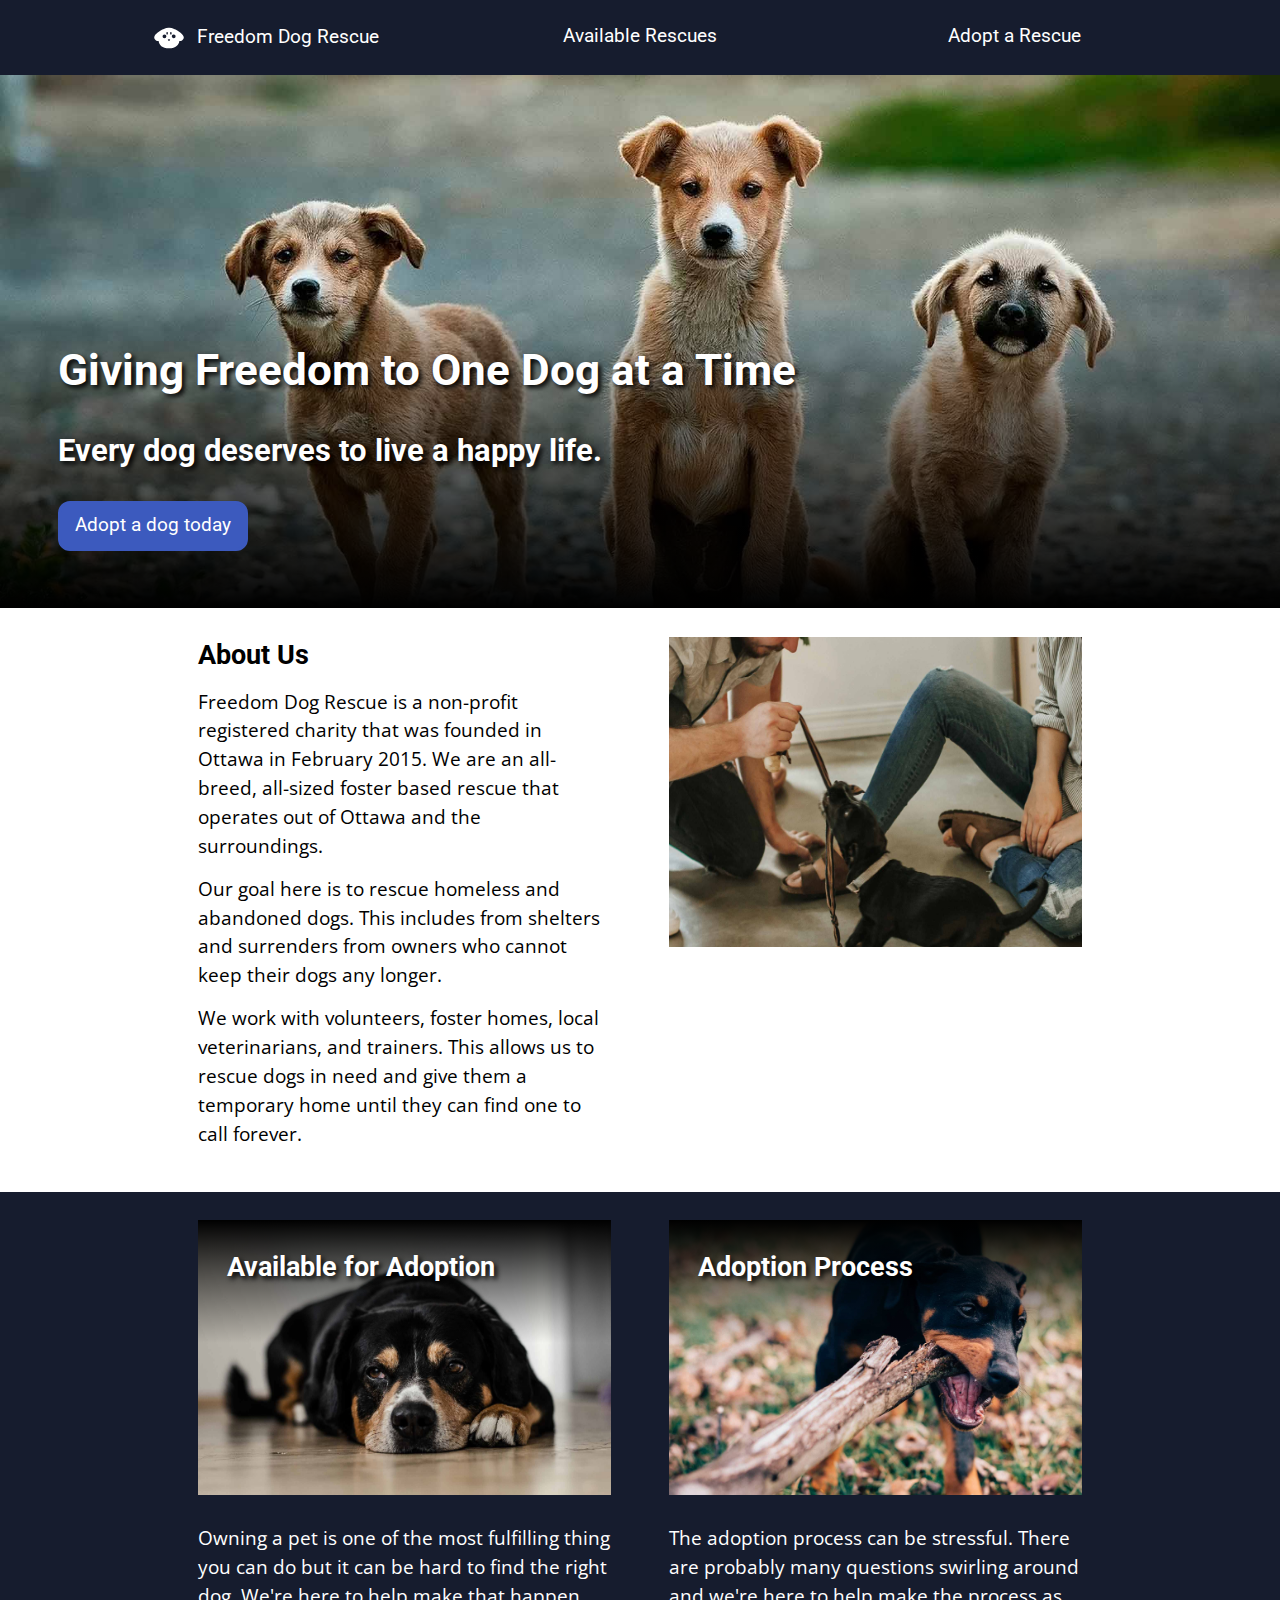
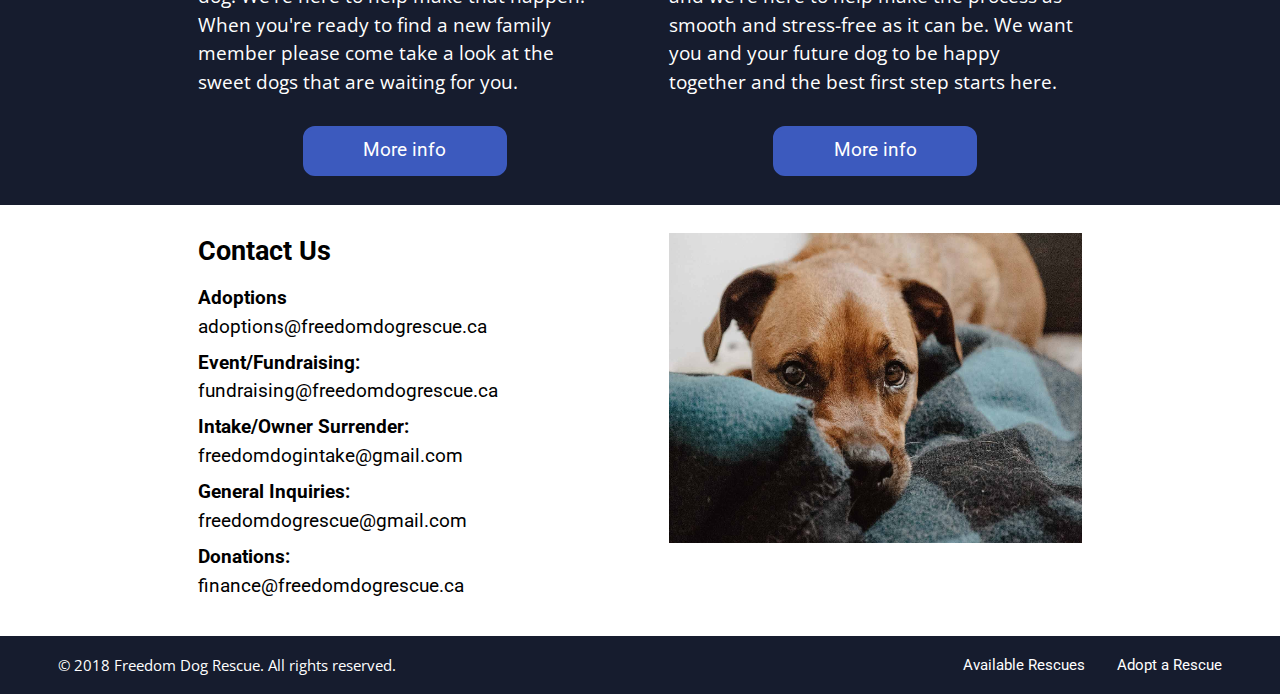
==== commit a71cf421: "Add wrapper to content" ====
--- a/index.html
+++ b/index.html
@@ -21,52 +21,63 @@
 
   <header role="banner" class="grid">
     <nav role="navigation" class="unit xs-1" id="nav" tabindex="0">
-      <ul class="list-group-inline text-center pad-t-1-2 push-1-2">
-        <li>
-          <a class="gutter" href="index.html">
+      <ul class="grid list-group-inline text-center pad-t-1-2 push-1-2 wrapper">
+        <li class="unit xs-1 m-1-4 island-1-4">
+          <a href="index.html">
             <i class="icon i-32 push-r-1-4">
               <svg><use xlink:href="images/icons.svg#puppy"></use></svg>
             </i>
             <span class="inline icon-text">Freedom Dog Rescue</span>
           </a>
         </li>
-        <li><a class="gutter" href="rescues.html">Available Rescues</a></li>
-        <li><a class="gutter" href="adopt.html">Adopt a Rescue</a></li>
+        <li class="unit xs-1-2 m-1-2 island-1-4"><a href="rescues.html">Available Rescues</a></li>
+        <li class="unit xs-1-2 m-1-4 island-1-4"><a href="adopt.html">Adopt a Rescue</a></li>
       </ul>
     </nav>
   </header>
 
   <main role="main" id="main" tabindex="0">
-    <section class="grid relative bg">
-      <div class="unit xs-0 m-1">
+    <section class="grid relative">
+      <div class="unit xs-1 m-0">
+        <div class="embed embed-2by3">
+          <img class="embed-item img-flex" src="images/3-puppies-small.jpg" alt="" aria-details="3-brown-puppies">
+        </div>
+      </div>
+      <div class="unit m-1 l-0">
+        <div class="embed embed-3by2">
+          <img class="embed-item img-flex" src="images/3-puppies-medium.jpg" alt="" aria-details="3-brown-puppies">
+        </div>
+      </div>
+      <div class="unit m-0 l-1">
         <div class="embed embed-24by10">
-          <div class="unit xs-1 gutter-2 pin-lb pad-t-2 pad-b-2 gradient">
-            <h1 class="yotta white gutter">Giving Freedom to One Dog at a Time</h1>
-            <h2 class="white gutter">Every dog deserves to live a happy life.</h2>
-            <div class="gutter">
-              <a class="btn" href="adopt.html">Adopt a dog today</a>
-            </div>
-          </div>
+          <img class="embed-item img-flex" src="images/3-puppies.jpg" alt="" aria-details="3-brown-puppies">
+        </div>
+      </div>
+      <div class="unit xs-1 gutter pin-lb pad-t-2 pad-b-2 gradient">
+        <h1 class="yotta white gutter">Giving Freedom to One Dog at a Time</h1>
+        <h2 class="white gutter">Every dog deserves to live a happy life.</h2>
+        <div class="gutter">
+          <a class="btn" href="adopt.html">Adopt a dog today</a>
         </div>
       </div>
     </section>
 
-    <section class="grid gutter-2">
-      <div class="unit xs-1 m-1-2 gutter pad-t">
+    <section class="grid gutter wrapper">
+      <div class="unit xs-1 m-1 l-1-2 island pad-t">
         <h3 class="push-1-2">About Us</h3>
         <p class="push-1-2">Freedom Dog Rescue is a non-profit registered charity that was founded in Ottawa in February 2015. We are an all-breed, all-sized foster based rescue that operates out of Ottawa and the surroundings.</p>
         <p class="push-1-2">Our goal here is to rescue homeless and abandoned dogs. This includes from shelters and surrenders from owners who cannot keep their dogs any longer.</p>
         <p class="push-1-2">We work with volunteers, foster homes, local veterinarians, and trainers. This allows us to rescue dogs in need and give them a temporary home until they can find one to call forever.</p>
       </div>
-      <div class="unit l-1-2 island">
+      <div class="unit xs-1 l-1-2 island">
         <div class="embed embed-4by3">
           <img class="embed-item img-flex" src="images/people-with-puppy.jpg" alt="" aria-details="people-with-a-puppy">
         </div>
       </div>
     </section>
 
-    <section>
-      <ul class="list-group grid push-0 cards gutter-2">
+    <section class="cards">
+      <ul class="list-group grid push-0 gutter wrapper">
         <li class="unit xs-1 m-1-2 island">
           <div class="grid relative">
             <div class="unit embed embed-3by2 push">
@@ -92,7 +103,7 @@
               <h3 class="gutter white">Adoption Process</h3>
             </div>
             <div class="unit xs-1">
-              <p>The adoption process can be stressful. There are probably plenty of questions swirling around and we're here to help make the process as smooth and stress-free as it can be. We want you and your future dog to be happy together and the best first step is through our process.</p>
+              <p>The adoption process can be stressful. There are probably many questions swirling around and we're here to help make the process as smooth and stress-free as it can be. We want you and your future dog to be happy together and the best first step starts here.</p>
             </div>
             <div class="unit xs-1 text-center">
               <a class="btn gutter-2 push-0" href="adopt.html">More info</a>
@@ -102,8 +113,8 @@
       </ul>
     </section>
 
-    <section class="grid gutter-2">
-      <div class="unit xs-1 m-1-2 gutter pad-t">
+    <section class="grid gutter wrapper">
+      <div class="unit xs-1 m-1-2 island pad-t">
         <h3 class="push-1-2">Contact Us</h3>
         <dl class="push-1-4">
           <dt class="bold">Adoptions</dt>
@@ -126,11 +137,17 @@
     </section>
   </main>
 
-  <footer role="contentinfo" class="grid gutter-2">
+  <footer role="contentinfo" class="grid gutter">
     <div class="unit xs-1 m-1-2 micro pad-t-1-2">
       <p class="gutter push-1-2">© 2018 Freedom Dog Rescue. All rights reserved.</p>
     </div>
-    <div class="unit xs-1 m-1-2 micro pad-t-1-2 text-right">
+    <div class="unit xs-1 m-0 micro pad-t-1-2 text-center">
+      <ul class="list-group-inline gutter push-1-2">
+        <li><a class="no-line push-1-2 push-r" href="rescues.html">Available Rescues</a></li>
+        <li><a class="no-line push-1-2" href="adopt.html">Adopt a Rescue</a></li>
+      </ul>
+    </div>
+    <div class="unit xs-0 m-1-2 micro pad-t-1-2 text-right">
       <ul class="list-group-inline gutter push-1-2">
         <li><a class="no-line push-1-2 push-r" href="rescues.html">Available Rescues</a></li>
         <li><a class="no-line push-1-2" href="adopt.html">Adopt a Rescue</a></li>
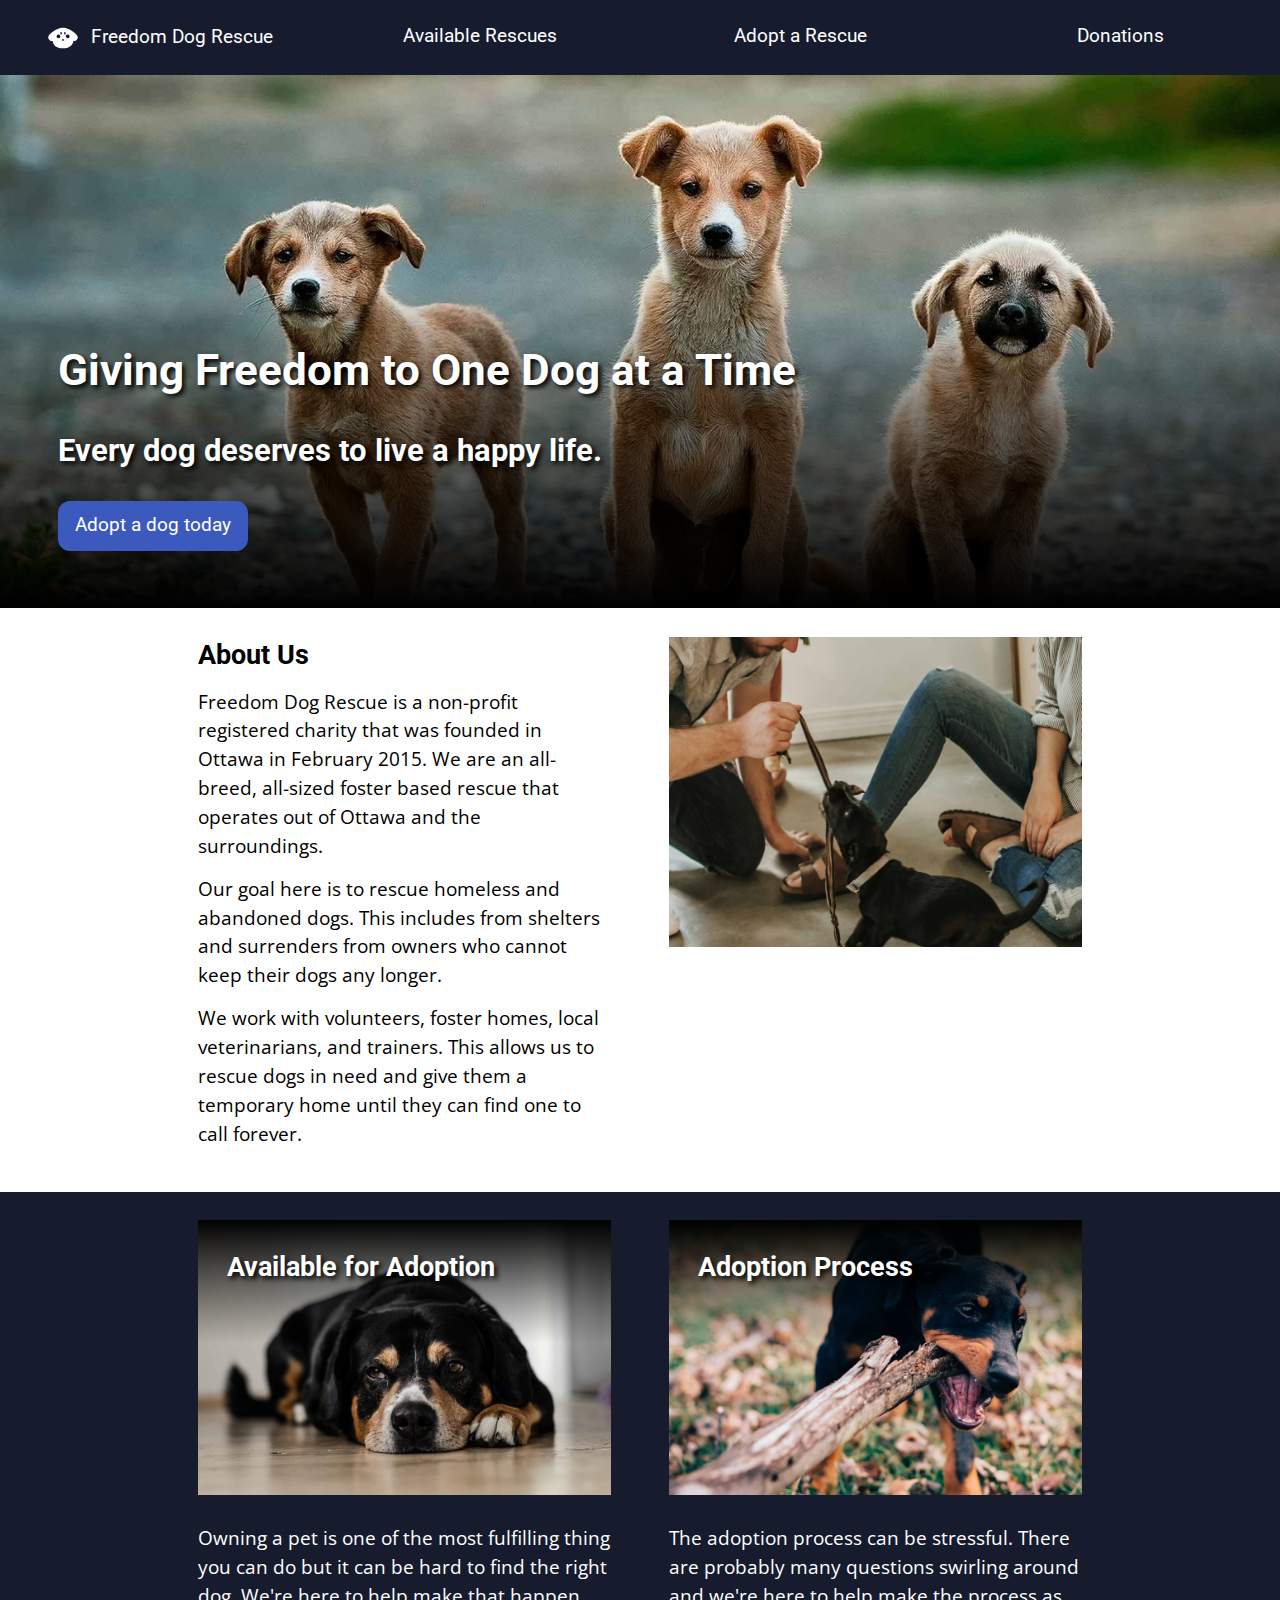
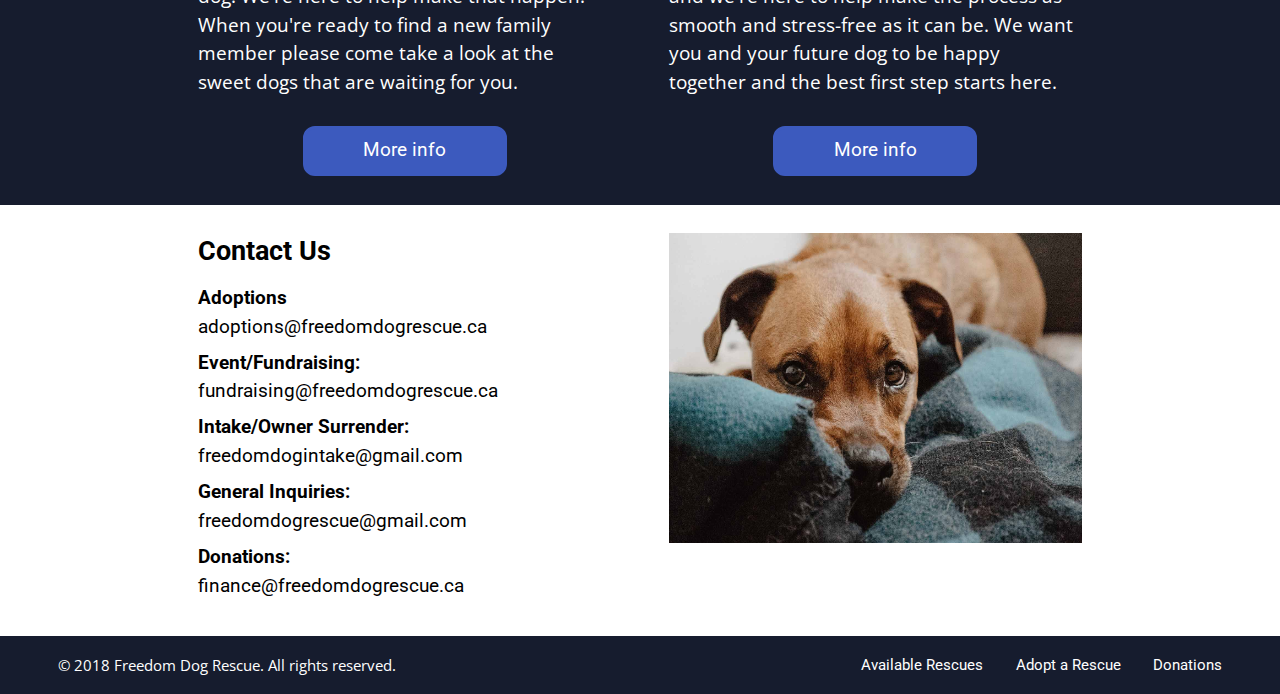
==== commit 3a776013: "Add another link to the navigation" ====
--- a/index.html
+++ b/index.html
@@ -21,7 +21,7 @@
 
   <header role="banner" class="grid">
     <nav role="navigation" class="unit xs-1" id="nav" tabindex="0">
-      <ul class="grid list-group-inline text-center pad-t-1-2 push-1-2 wrapper">
+      <ul class="grid list-group-inline text-center pad-t-1-2 push-1-2">
         <li class="unit xs-1 m-1-4 island-1-4">
           <a href="index.html">
             <i class="icon i-32 push-r-1-4">
@@ -30,8 +30,9 @@
             <span class="inline icon-text">Freedom Dog Rescue</span>
           </a>
         </li>
-        <li class="unit xs-1-2 m-1-2 island-1-4"><a href="rescues.html">Available Rescues</a></li>
+        <li class="unit xs-1-2 m-1-4 island-1-4"><a href="rescues.html">Available Rescues</a></li>
         <li class="unit xs-1-2 m-1-4 island-1-4"><a href="adopt.html">Adopt a Rescue</a></li>
+        <li class="unit xs-1-2 m-1-4 island-1-4"><a href="#">Donations</a></li>
       </ul>
     </nav>
   </header>
@@ -150,7 +151,8 @@
     <div class="unit xs-0 m-1-2 micro pad-t-1-2 text-right">
       <ul class="list-group-inline gutter push-1-2">
         <li><a class="no-line push-1-2 push-r" href="rescues.html">Available Rescues</a></li>
-        <li><a class="no-line push-1-2" href="adopt.html">Adopt a Rescue</a></li>
+        <li><a class="no-line push-1-2 push-r" href="adopt.html">Adopt a Rescue</a></li>
+        <li><a class="no-line push-1-2" href="#">Donations</a></li>
       </ul>
     </div>
   </footer>
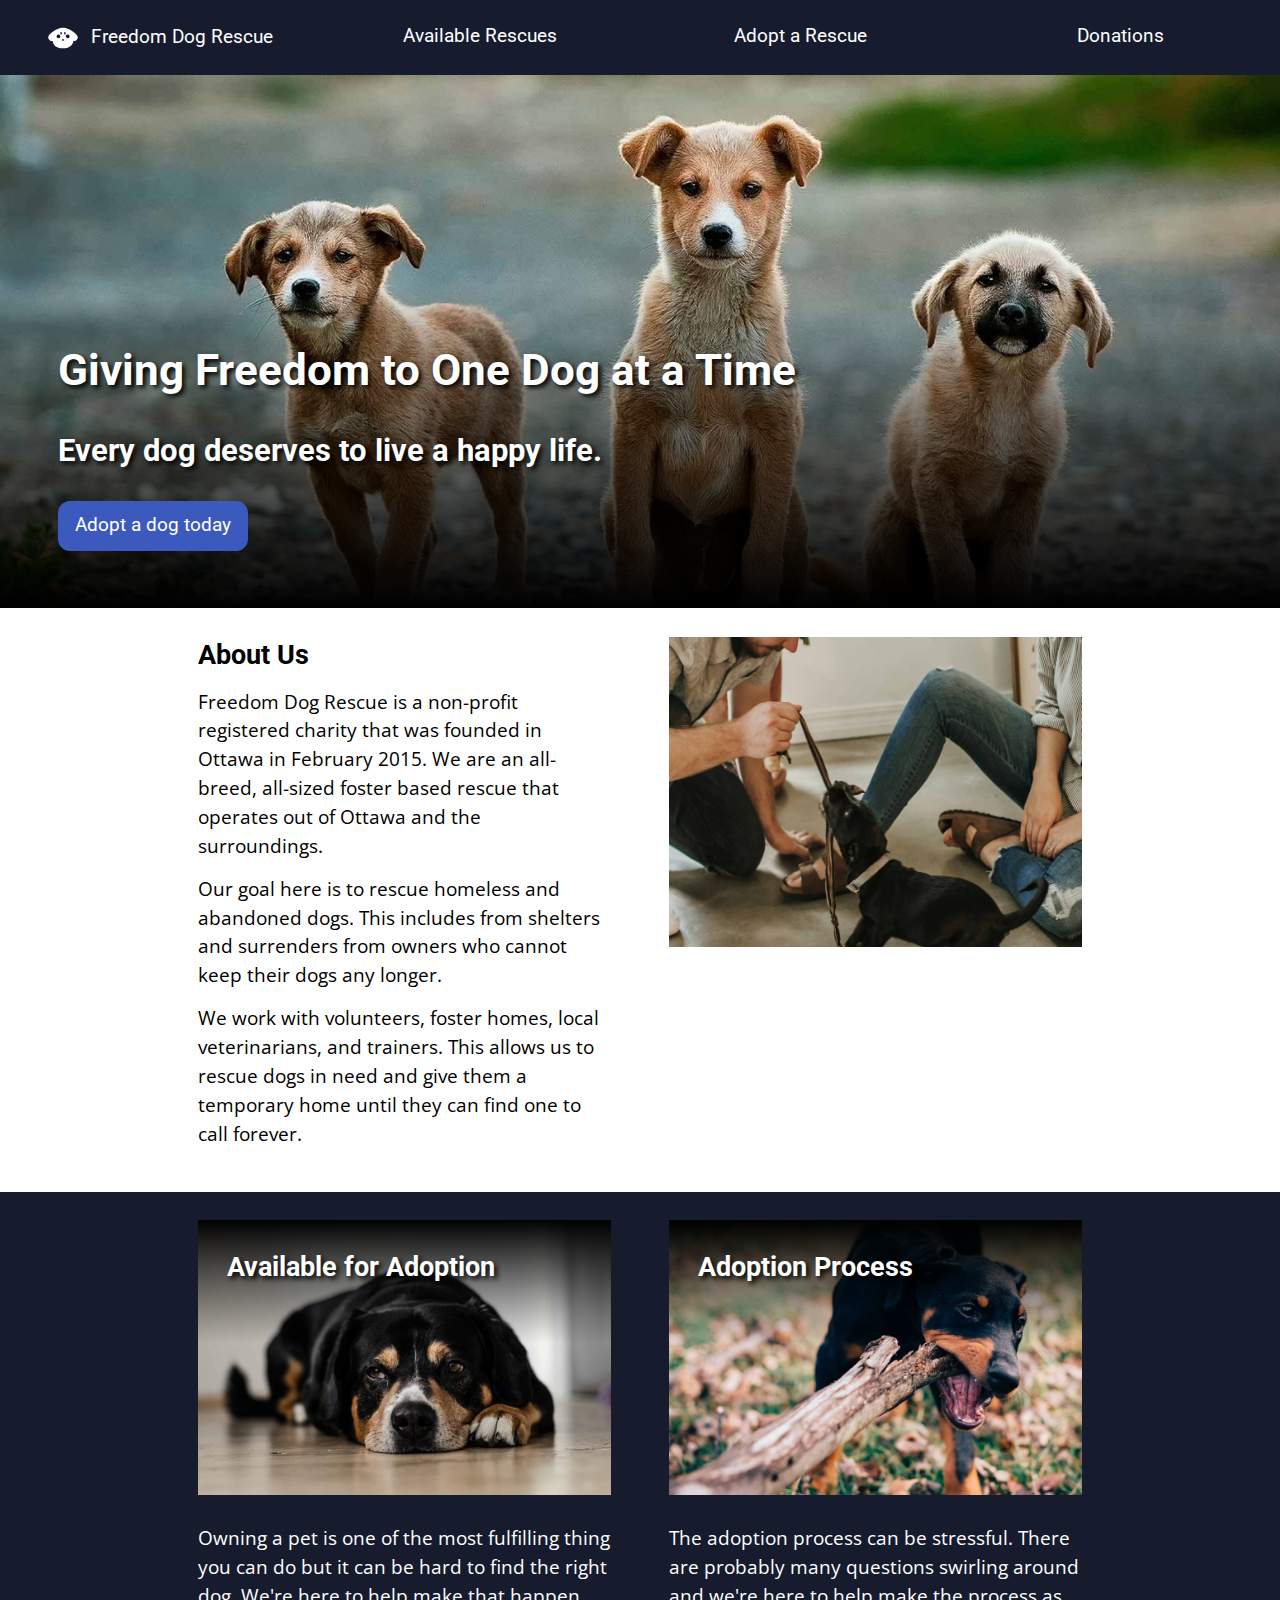
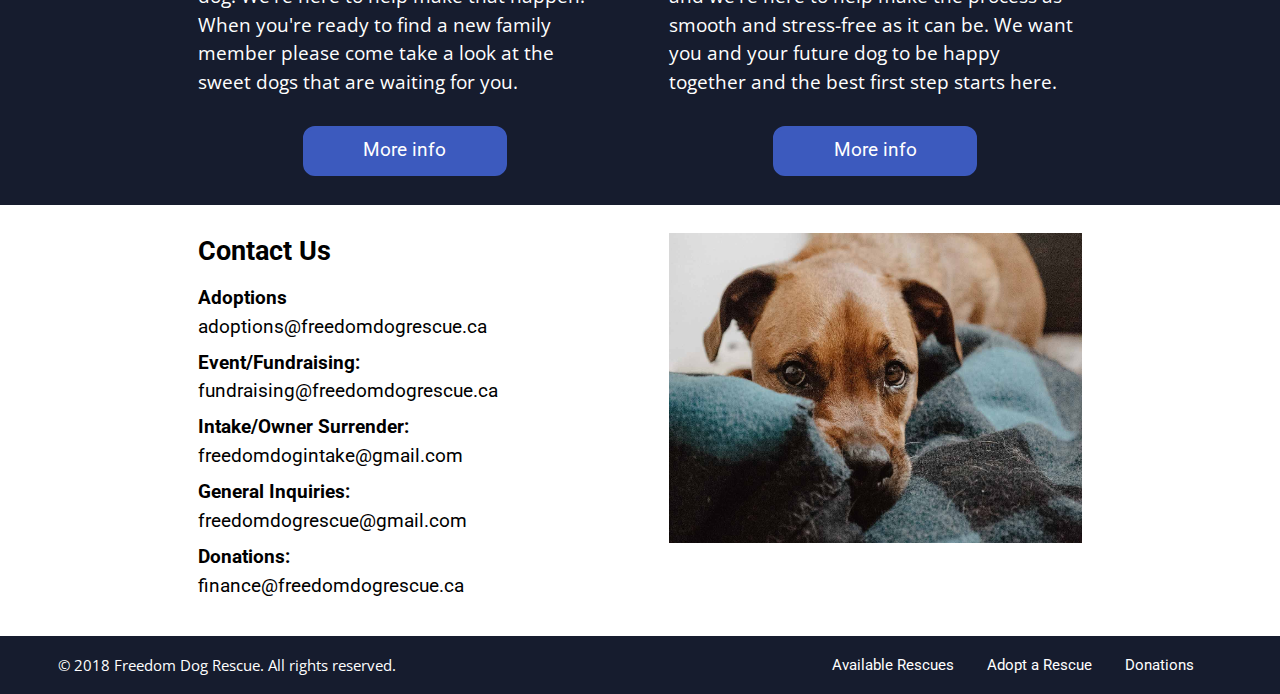
==== commit dfcbaaf6: "Fix the issues with spacing and alignment" ====
--- a/index.html
+++ b/index.html
@@ -32,7 +32,7 @@
         </li>
         <li class="unit xs-1-2 m-1-4 island-1-4"><a href="rescues.html">Available Rescues</a></li>
         <li class="unit xs-1-2 m-1-4 island-1-4"><a href="adopt.html">Adopt a Rescue</a></li>
-        <li class="unit xs-1-2 m-1-4 island-1-4"><a href="#">Donations</a></li>
+        <li class="unit xs-1 m-1-4 island-1-4"><a href="#">Donations</a></li>
       </ul>
     </nav>
   </header>
@@ -41,17 +41,17 @@
     <section class="grid relative">
       <div class="unit xs-1 m-0">
         <div class="embed embed-2by3">
-          <img class="embed-item img-flex" src="images/3-puppies-small.jpg" alt="" aria-details="3-brown-puppies">
+          <img class="embed-item img-flex" src="images/3-puppies-small.jpg" alt="3 brown puppies" aria-details="3-brown-puppies">
         </div>
       </div>
       <div class="unit m-1 l-0">
         <div class="embed embed-3by2">
-          <img class="embed-item img-flex" src="images/3-puppies-medium.jpg" alt="" aria-details="3-brown-puppies">
+          <img class="embed-item img-flex" src="images/3-puppies-medium.jpg" alt="3 brown puppies" aria-details="3-brown-puppies">
         </div>
       </div>
       <div class="unit m-0 l-1">
         <div class="embed embed-24by10">
-          <img class="embed-item img-flex" src="images/3-puppies.jpg" alt="" aria-details="3-brown-puppies">
+          <img class="embed-item img-flex" src="images/3-puppies.jpg" alt="3 brown puppies" aria-details="3-brown-puppies">
         </div>
       </div>
       <div class="unit xs-1 gutter pin-lb pad-t-2 pad-b-2 gradient">
@@ -72,7 +72,7 @@
       </div>
       <div class="unit xs-1 l-1-2 island">
         <div class="embed embed-4by3">
-          <img class="embed-item img-flex" src="images/people-with-puppy.jpg" alt="" aria-details="people-with-a-puppy">
+          <img class="embed-item img-flex" src="images/people-with-puppy.jpg" alt="people with a puppy" aria-details="people-with-a-puppy">
         </div>
       </div>
     </section>
@@ -82,7 +82,7 @@
         <li class="unit xs-1 m-1-2 island">
           <div class="grid relative">
             <div class="unit embed embed-3by2 push">
-              <img class="embed-item img-flex" src="images/black-dog.jpg" alt="" aria-details="black-sad-dog">
+              <img class="embed-item img-flex" src="images/black-dog.jpg" alt="a black dog" aria-details="black-sad-dog">
             </div>
             <div class="unit xs-1 pin-lt pad-t pad-b gradient-d">
               <h3 class="gutter white">Available for Adoption</h3>
@@ -98,7 +98,7 @@
         <li class="unit xs-1 m-1-2 island">
           <div class="grid relative">
             <div class="unit embed embed-3by2 push">
-              <img class="embed-item img-flex" src="images/dog-chewing-stick.jpg" alt="" aria-details="dog-chewing-on-a-stick">
+              <img class="embed-item img-flex" src="images/dog-chewing-stick.jpg" alt="a dog chewing a stick" aria-details="dog-chewing-on-a-stick">
             </div>
             <div class="unit xs-1 pin-lt pad-t pad-b gradient-d">
               <h3 class="gutter white">Adoption Process</h3>
@@ -119,20 +119,20 @@
         <h3 class="push-1-2">Contact Us</h3>
         <dl class="push-1-4">
           <dt class="bold">Adoptions</dt>
-          <dd class="push-1-4">adoptions@freedomdogrescue.ca</dd>
+          <dd class="push-1-4">adoptions<wbr>@freedomdogrescue.ca</dd>
           <dt class="bold">Event/Fundraising:</dt>
-          <dd class="push-1-4">fundraising@freedomdogrescue.ca</dd>
+          <dd class="push-1-4">fundraising<wbr>@freedomdogrescue.ca</dd>
           <dt class="bold">Intake/Owner Surrender:</dt>
-          <dd class="push-1-4">freedomdogintake@gmail.com</dd>
+          <dd class="push-1-4">freedomdogintake<wbr>@gmail.com</dd>
           <dt class="bold">General Inquiries:</dt>
-          <dd class="push-1-4">freedomdogrescue@gmail.com</dd>
+          <dd class="push-1-4">freedomdogrescue<wbr>@gmail.com</dd>
           <dt class="bold">Donations:</dt>
-          <dd class="push-1-4">finance@freedomdogrescue.ca</dd>
+          <dd class="push-1-4">finance<wbr>@freedomdogrescue.ca</dd>
         </dl>
       </div>
       <div class="unit xs-1 m-1-2 island">
         <div class="embed embed-4by3">
-          <img class="embed-item img-flex" src="images/brown-puppy-blanket.jpg" alt="" aria-details="3-brown-puppies">
+          <img class="embed-item img-flex" src="images/brown-puppy-blanket.jpg" alt="a brown puppy with a blanket" aria-details="puppy-with-blanket">
         </div>
       </div>
     </section>
@@ -142,17 +142,18 @@
     <div class="unit xs-1 m-1-2 micro pad-t-1-2">
       <p class="gutter push-1-2">© 2018 Freedom Dog Rescue. All rights reserved.</p>
     </div>
-    <div class="unit xs-1 m-0 micro pad-t-1-2 text-center">
+    <div class="unit xs-1 m-0 micro pad-t-1-2">
       <ul class="list-group-inline gutter push-1-2">
         <li><a class="no-line push-1-2 push-r" href="rescues.html">Available Rescues</a></li>
-        <li><a class="no-line push-1-2" href="adopt.html">Adopt a Rescue</a></li>
+        <li><a class="no-line push-1-2 push-r" href="adopt.html">Adopt a Rescue</a></li>
+        <li><a class="no-line push-1-2 push-r" href="#">Donations</a></li>
       </ul>
     </div>
     <div class="unit xs-0 m-1-2 micro pad-t-1-2 text-right">
       <ul class="list-group-inline gutter push-1-2">
         <li><a class="no-line push-1-2 push-r" href="rescues.html">Available Rescues</a></li>
         <li><a class="no-line push-1-2 push-r" href="adopt.html">Adopt a Rescue</a></li>
-        <li><a class="no-line push-1-2" href="#">Donations</a></li>
+        <li><a class="no-line push-1-2 push-r" href="#">Donations</a></li>
       </ul>
     </div>
   </footer>
